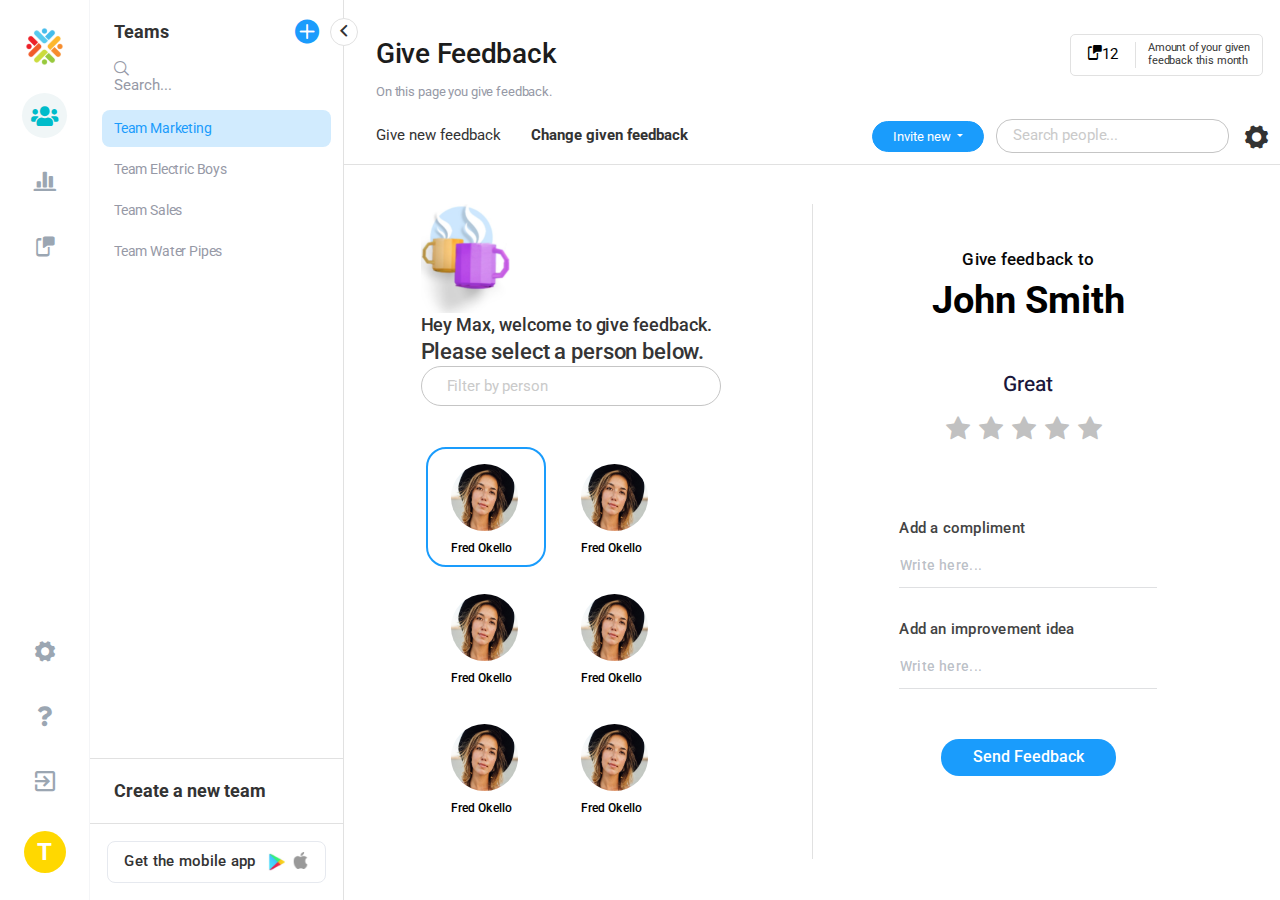
==== feedback-give/index.html @ dbb53a9d "give feedback page added" ====
<!DOCTYPE html5>
<html lang="en">

<head>
    <meta charset="UTF-8">
    <meta name="viewport" content="width=device-width, initial-scale=1.0">
    <title>Dashboard | Teams | Single user</title>
    <link href="https://fonts.googleapis.com/css?family=Roboto:400,500,700&display=swap" rel="stylesheet">
    <link href="https://fonts.googleapis.com/css?family=Heebo:500&display=swap" rel="stylesheet">
    <link href="https://stackpath.bootstrapcdn.com/font-awesome/4.7.0/css/font-awesome.min.css" rel="stylesheet" integrity="sha384-wvfXpqpZZVQGK6TAh5PVlGOfQNHSoD2xbE+QkPxCAFlNEevoEH3Sl0sibVcOQVnN" crossorigin="anonymous">
    <link rel="stylesheet" href="../public/css/bootstrap.css">
    <link rel="stylesheet" href="../public/css/style.css">
</head>

<body>

    <div class="page-wrapper">
        <!-- sidebar -->
        <div class="sidebar">
            <div class="sidebar-menu-toggle">
                <i class="icon-c-chevron-l"></i>
            </div>
            <div class="sidebar-main">
                <ul class="sidebar-main-top">
                    <li class="sidebar-main-item logo">
                        <a href="#" class="sidebar-main-link">
                            <img src="../public/svg/sidenav-logo.svg" alt="logo">
                        </a>
                    </li>
                    <li class="sidebar-main-item active">
                        <a href="#" class="sidebar-main-link sidebar-main-link-icon">
                            <i class="icon-c-people"></i>
                        </a>
                    </li>
                    <li class="sidebar-main-item">
                        <a href="#" class="sidebar-main-link sidebar-main-link-icon">
                            <i class="icon-c-bars"></i>
                        </a>
                    </li>

                    <li class="sidebar-main-item">
                        <a href="#" class="sidebar-main-link sidebar-main-link-icon">
                            <i class="icon-c-phone"></i>
                        </a>
                    </li>
                </ul>

                <ul class="sidebar-main-bottom">
                    <li class="sidebar-main-item">
                        <a href="#" class="sidebar-main-link sidebar-main-link-icon">
                            <i class="icon-c-settings"></i>
                        </a>
                    </li>
                    <li class="sidebar-main-item">
                        <a href="#" class="sidebar-main-link sidebar-main-link-icon">
                            <i class="icon-c-question"></i>
                        </a>
                    </li>
                    <li class="sidebar-main-item">
                        <a href="#" class="sidebar-main-link sidebar-main-link-icon">
                            <i class="icon-c-exit"></i>
                        </a>
                    </li>
                    <li class="sidebar-main-item logo">
                        <a href="#" class="sidebar-main-link">
                            <div class="letter-circle"><span>T</span></div>
                        </a>
                    </li>
                </ul>
            </div>
            <!-- sidebar menu -->
            <div class="sidebar-menu">
                <div class="sidebar-menu-header">
                    <h2>Teams</h2>
                    <a href="#">
                        <i class="icon-c-plus-c"></i>
                    </a>
                </div>
                <div class="input-container">
                    <i class="icon-c-search"></i>
                    <input type="text" placeholder="Search...">
                </div>
                <ul class="sidebar-menu-list">
                    <li class="sidebar-menu-list-item">
                        <a href="#" class="sidebar-menu-list-item-link active">Team Marketing</a>
                    </li>
                    <li class="sidebar-menu-list-item">
                        <a href="#" class="sidebar-menu-list-item-link">Team Electric Boys</a>
                    </li>
                    <li class="sidebar-menu-list-item">
                        <a href="#" class="sidebar-menu-list-item-link">Team Sales</a>
                    </li>
                    <li class="sidebar-menu-list-item">
                        <a href="#" class="sidebar-menu-list-item-link">Team Water Pipes</a>
                    </li>
                </ul>
                <div class="sidebar-menu-footer">
                    <a href="#" class="sidebar-menu-footer-create-new">Create a new team</a>
                    <a href="#" class="btn-custom-white">
                        Get the mobile app
                        <img src="../public/img/play.png" alt="google play store icon" class="play-icon">
                        <img src="../public/img/apple.png" alt="apple store icon" class="apple-icon">
                    </a>
                </div>
            </div>
        </div>

        <div class="page-content">
            <header class="header">
                <div class="header-top">
                    <h1 class="header-top-title">Give Feedback</h1>
                    <!-- <div class="header-top-info">
                        <i class="icon-c-users"></i> / <span>12</span>
                    </div>
                    <div class="header-top-info">
                        <i class="icon-c-eye"></i> / <span>12</span>
                    </div>
                    <div class="header-top-info">
                        <i class="icon-c-robot"></i> / <span>12</span>
                    </div> -->
                    <div class="header-top-info-feedback">
                        <span class="amount">
                            <i class="icon-c-phone"></i>12
                        </span>
                        <p>Amount of your given <br>
                            feedback this month</p>
                    </div>
                    <!-- <a href="#" class="header-top-btn"><i class="icon-c-dots-h"></i></a> -->
                </div>
                <p class="header-small">
                    On this page you give feedback.
                </p>
                <div class="header-bottom">
                    <div class="choose">
                        <a href="../index.html">
                            <!-- <i class="icon-c-bars"></i> -->
                            Give new feedback
                        </a>

                        <a href="../teams-people-view/index.html" class="active">
                            <!-- <i class="icon-c-people"></i> -->
                            Change given feedback
                        </a>
                    </div>

                    <div class="dropdown">
                        <a class="btn btn-primary btn-lg dropdown-toggle" href="#" role="button" id="dropdownMenuLink"
                            data-toggle="dropdown" aria-haspopup="true" aria-expanded="false">
                            Invite new
                        </a>

                        <div class="dropdown-menu" aria-labelledby="dropdownMenuLink">
                            <a class="dropdown-item" href="#">Action</a>
                            <a class="dropdown-item" href="#">Another action</a>
                            <a class="dropdown-item" href="#">Something else here</a>
                        </div>
                    </div>

                    <input class="input" type="text" placeholder="Search people...">

                    <!-- <a href="#" class="header-bottom-icon">
                        <i class="icon-c-document"></i>
                    </a> -->
                    <a href="#" class="header-bottom-icon">
                        <i class="icon-c-settings"></i>
                    </a>
                    <!-- <a href="#" class="header-bottom-icon">
                        <i class="icon-c-lines"></i>
                    </a> -->
                </div>

            </header>

            <main class="feedback-give">
                <div class="feedback-give-select">
                    <div class="feedback-give-select-header">
                        <img src="../public/img/cupsx1.png" alt="#">
                        <p class="welcome">Hey <span class="name">
                            Max</span>, welcome to give feedback.
                            <span class="welcome-secondary-text">Please select a person below.</span>
                        </p>
                        
                        <div class="input-container">
                            <input type="text" placeholder="Filter by person">
                        </div>
                    </div>

                    <div class="feedback-give-select-body">
                        <a href="#" class="person active">
                            <img class="person-img" src="../public/img/p-01.png" alt="User's image">
                            <p class="person-name">Fred Okello</p>
                        </a>

                        <a href="#" class="person">
                            <img class="person-img" src="../public/img/p-01.png" alt="User's image">
                            <p class="person-name">Fred Okello</p>
                        </a>

                        <a href="#" class="person">
                            <img class="person-img" src="../public/img/p-01.png" alt="User's image">
                            <p class="person-name">Fred Okello</p>
                        </a>

                        <a href="#" class="person">
                            <img class="person-img" src="../public/img/p-01.png" alt="User's image">
                            <p class="person-name">Fred Okello</p>
                        </a>

                        <a href="#" class="person">
                            <img class="person-img" src="../public/img/p-01.png" alt="User's image">
                            <p class="person-name">Fred Okello</p>
                        </a>

                        <a href="#" class="person">
                            <img class="person-img" src="../public/img/p-01.png" alt="User's image">
                            <p class="person-name">Fred Okello</p>
                        </a>

                        <a href="#" class="person">
                            <img class="person-img" src="../public/img/p-01.png" alt="User's image">
                            <p class="person-name">Fred Okello</p>
                        </a>

                        <a href="#" class="person">
                            <img class="person-img" src="../public/img/p-01.png" alt="User's image">
                            <p class="person-name">Fred Okello</p>
                        </a>

                        <a href="#" class="person">
                            <img class="person-img" src="../public/img/p-01.png" alt="User's image">
                            <p class="person-name">Fred Okello</p>
                        </a>

                        <a href="#" class="person">
                            <img class="person-img" src="../public/img/p-01.png" alt="User's image">
                            <p class="person-name">Fred Okello</p>
                        </a>

                        <a href="#" class="person">
                            <img class="person-img" src="../public/img/p-01.png" alt="User's image">
                            <p class="person-name">Fred Okello</p>
                        </a>

                        <a href="#" class="person">
                            <img class="person-img" src="../public/img/p-01.png" alt="User's image">
                            <p class="person-name">Fred Okello</p>
                        </a>

                        <a href="#" class="person">
                            <img class="person-img" src="../public/img/p-01.png" alt="User's image">
                            <p class="person-name">Fred Okello</p>
                        </a>

                        <a href="#" class="person">
                            <img class="person-img" src="../public/img/p-01.png" alt="User's image">
                            <p class="person-name">Fred Okello</p>
                        </a>

                        <a href="#" class="person">
                            <img class="person-img" src="../public/img/p-01.png" alt="User's image">
                            <p class="person-name">Fred Okello</p>
                        </a>

                        <a href="#" class="person">
                            <img class="person-img" src="../public/img/p-01.png" alt="User's image">
                            <p class="person-name">Fred Okello</p>
                        </a>

                        <a href="#" class="person">
                            <img class="person-img" src="../public/img/p-01.png" alt="User's image">
                            <p class="person-name">Fred Okello</p>
                        </a>

                        <a href="#" class="person">
                            <img class="person-img" src="../public/img/p-01.png" alt="User's image">
                            <p class="person-name">Fred Okello</p>
                        </a>

                        <a href="#" class="person">
                            <img class="person-img" src="../public/img/p-01.png" alt="User's image">
                            <p class="person-name">Fred Okello</p>
                        </a>

                        <a href="#" class="person">
                            <img class="person-img" src="../public/img/p-01.png" alt="User's image">
                            <p class="person-name">Fred Okello</p>
                        </a>

                        <a href="#" class="person">
                            <img class="person-img" src="../public/img/p-01.png" alt="User's image">
                            <p class="person-name">Fred Okello</p>
                        </a>

                        <a href="#" class="person">
                            <img class="person-img" src="../public/img/p-01.png" alt="User's image">
                            <p class="person-name">Fred Okello</p>
                        </a>

                        <a href="#" class="person">
                            <img class="person-img" src="../public/img/p-01.png" alt="User's image">
                            <p class="person-name">Fred Okello</p>
                        </a>
                    </div>
                </div>
                <div class="feedback-give-rating">
                    <div class="feedback-give-rating-header">
                        <p>Give feedback to</p>
                        <h2 class="name">John Smith</h2>
                    </div>
                    
                    <div class="feedback-give-rating-body">
                        <p class="rating-text">Great</p>
                        <div class="stars">
                            <input type="radio" name="star" id="star1">
                            <label for="star1"></label>
    
                            <input type="radio" name="star" id="star2">
                            <label for="star2"></label>
    
                            <input type="radio" name="star" id="star3">
                            <label for="star3"></label>
    
                            <input type="radio" name="star" id="star4">
                            <label for="star4"></label>
    
                            <input type="radio" name="star" id="star5">
                            <label for="star5"></label>
                        </div>

                        <div class="input-container">
                            <label for="compliment">Add a compliment</label>
                            <input type="text" placeholder="Write here..." id="compliment">
                        </div>

                        <div class="input-container">
                            <label for="improvement">Add an improvement idea</label>
                            <input type="text" placeholder="Write here..." id="improvement">
                        </div>

                        <a href="#" class="btn-custom-primary">Send Feedback</a>
                    </div>
                </div>
            </main>
        </div>
    </div>

    <script src="../public/js/jquery-3.4.1.min.js"></script>
    <script src="../public/js/bootstrap.bundle.js"></script>
    <script src="../public/js/main.js"></script>
</body>

</html>
---- public/css/style.css ----
*,
*::after,
*::before {
  margin: 0;
  padding: 0;
  box-sizing: inherit; }

html {
  width: 100%;
  font-size: 67.5%; }
  @media (max-width: 1720px) {
    html {
      font-size: 62.5%; } }
  @media (max-width: 1199px) {
    html {
      font-size: 59.5%; } }
  @media (max-width: 991px) {
    html {
      font-size: 55%; } }
  @media (max-width: 767px) {
    html {
      font-size: 50%; } }
  @media (max-width: 575px) {
    html {
      font-size: 45%; } }

body {
  min-height: 100vh;
  font-family: "Roboto", sans-serif;
  font-size: 1rem;
  box-sizing: border-box;
  background: #fff; }

h1,
h2,
h3,
h4,
h5,
h6,
p,
ul {
  margin: 0;
  padding: 0; }

ul {
  list-style: none; }

a,
a:hover,
a:focus {
  text-decoration: none; }

.btn:focus,
.btn:active:focus,
.btn.active:focus,
.btn.focus,
.btn:active.focus,
.btn.active.focus {
  outline: none; }

.btn-custom-primary {
  display: inline-block;
  padding: .5em 2em;
  color: #fff;
  font-weight: 500;
  line-height: 1.31;
  border-radius: 18px;
  background-color: #1a9cfc; }
  .btn-custom-primary:hover, .btn-custom-primary:focus {
    color: #fff; }

.btn-custom-white {
  margin: 0 auto;
  display: flex;
  justify-content: center;
  align-items: center;
  padding: 1rem 0rem;
  font-size: 1.5rem;
  font-weight: 500;
  line-height: 1.33;
  letter-spacing: 0.3px;
  color: #333;
  border-radius: 8px;
  border: solid 1px #e6e9ef; }
  .btn-custom-white:hover, .btn-custom-white:focus {
    background-color: #f9f9f9;
    color: rgba(51, 51, 51, 0.9); }

.btn-custom-table {
  display: flex;
  justify-content: center;
  align-items: center;
  width: 5.7rem;
  height: 2.5rem;
  font-size: 1.2rem;
  font-weight: 500;
  line-height: 0.5;
  letter-spacing: 0.24px;
  color: #fff;
  border-radius: 3px; }
  .btn-custom-table:hover, .btn-custom-table:focus {
    color: #fff; }
  .btn-custom-table.green {
    background: linear-gradient(#3cf166, #17de24); }
  .btn-custom-table.red {
    background: linear-gradient(#fa2020, #ef0049); }
  .btn-custom-table.yellow {
    background: linear-gradient(#f5e144, #ffa30f); }

.sidebar-menu-close-anim {
  margin-left: -25.4rem; }

.sidebar-menu-close-icon-rotate {
  transform: rotateZ(180deg); }

@font-face {
  font-family: "customicons";
  src: url("../fonts/customicons.eot?b4owmd");
  src: url("../fonts/customicons.eot?b4owmd#iefix") format("embedded-opentype"), url("../fonts/customicons.ttf?b4owmd") format("truetype"), url("../fonts/customicons.woff?b4owmd") format("woff"), url("../fonts/customicons.svg?b4owmd#customicons") format("svg");
  font-weight: normal;
  font-style: normal;
  font-display: block; }
[class^="icon-"],
[class*=" icon-"] {
  /* use !important to prevent issues with browser extensions that change fonts */
  font-family: "customicons" !important;
  speak: none;
  font-style: normal;
  font-weight: normal;
  font-variant: normal;
  text-transform: none;
  line-height: 1;
  /* Better Font Rendering =========== */
  -webkit-font-smoothing: antialiased;
  -moz-osx-font-smoothing: grayscale; }

.icon-c-bars:before {
  content: "\e900"; }

.icon-c-chevron-l:before {
  content: "\e901"; }

.icon-c-document:before {
  content: "\e902"; }

.icon-c-dots-h:before {
  content: "\e903"; }

.icon-c-exit:before {
  content: "\e904"; }

.icon-c-eye:before {
  content: "\e905"; }

.icon-c-lines:before {
  content: "\e906"; }

.icon-c-people:before {
  content: "\e907"; }

.icon-c-phone:before {
  content: "\e909"; }

.icon-c-plus-c:before {
  content: "\e90a"; }

.icon-c-question:before {
  content: "\e90b"; }

.icon-c-robot:before {
  content: "\e90c"; }

.icon-c-search:before {
  content: "\e90d"; }

.icon-c-settings:before {
  content: "\e90e"; }

.icon-c-users:before {
  content: "\e90f"; }

@font-face {
  font-family: "HankRnd-Light";
  src: url("../fonts/Hank Rnd/EOT/HankRnd-Light.eot");
  src: url("../fonts/Hank Rnd/OTF/HankRnd-Light.otf") format("otf"), url("../fonts/Hank Rnd/WOFF2/HankRnd-Light.woff2") format("woff2"), url("../fonts/Hank Rnd/WOFF/HankRnd-Light.woff") format("woff"), url("../fonts/Hank Rnd/TTF/HankRnd-Light.ttf") format("truetype"); }
@font-face {
  font-family: "HankRnd-Regular";
  src: url("../fonts/Hank Rnd/EOT/HankRnd-Regular.eot");
  src: url("../fonts/Hank Rnd/OTF/HankRnd-Regular.otf") format("otf"), url("../fonts/Hank Rnd/WOFF2/HankRnd-Regular.woff2") format("woff2"), url("../fonts/Hank Rnd/WOFF/HankRnd-Regular.woff") format("woff"), url("../fonts/Hank Rnd/TTF/HankRnd-Regular.ttf") format("truetype"); }
@font-face {
  font-family: "HankRnd-Bold";
  src: url("../fonts/Hank Rnd/EOT/HankRnd-Bold.eot");
  src: url("../fonts/Hank Rnd/OTF/HankRnd-Bold.otf") format("otf"), url("../fonts/Hank Rnd/WOFF2/HankRnd-Bold.woff2") format("woff2"), url("../fonts/Hank Rnd/WOFF/HankRnd-Bold.woff") format("woff"), url("../fonts/Hank Rnd/TTF/HankRnd-Bold.ttf") format("truetype"); }
@font-face {
  font-family: "HankRnd-Black";
  src: url("../fonts/Hank Rnd/EOT/HankRnd-Black.eot");
  src: url("../fonts/Hank Rnd/OTF/HankRnd-Black.otf") format("otf"), url("../fonts/Hank Rnd/WOFF2/HankRnd-Black.woff2") format("woff2"), url("../fonts/Hank Rnd/WOFF/HankRnd-Black.woff") format("woff"), url("../fonts/Hank Rnd/TTF/HankRnd-Black.ttf") format("truetype"); }
.test-icon {
  color: red;
  font-size: 3rem; }

.page-wrapper {
  display: flex;
  height: 100%; }

.page-content {
  min-width: 85rem;
  width: 100%;
  height: 100%; }

.graph-card {
  width: 100%;
  height: 100%; }
  .graph-card-header {
    padding: 2.6rem;
    padding-bottom: 0;
    height: 10rem; }
    .graph-card-header h3 {
      font-size: 1.9rem;
      font-weight: 400;
      color: #1a173b;
      margin-bottom: 1.8rem; }
      .graph-card-header h3 span {
        font-weight: 700; }
    .graph-card-header a {
      font-size: 1.7rem; }
  .graph-card-body {
    display: flex;
    justify-content: space-between;
    height: calc(100% - 10rem);
    padding-left: 4.3rem;
    padding-right: 4.3rem;
    padding-bottom: 4.5rem;
    padding-top: 1rem; }
    .graph-card-body .bar {
      position: relative;
      width: 1.4rem;
      border-radius: 5px;
      background-color: rgba(193, 192, 200, 0.24); }
      .graph-card-body .bar-fill {
        position: absolute;
        bottom: 0;
        width: 100%;
        border-radius: 5px; }
        .graph-card-body .bar-fill-green {
          background: linear-gradient(#3cf166, #17de24); }
        .graph-card-body .bar-fill-orange {
          background: linear-gradient(#f5e144, #ffa30f); }
        .graph-card-body .bar-fill-red {
          background: linear-gradient(#fa2020, #ef0049); }
      .graph-card-body .bar-info {
        font-family: "HankRnd-Bold";
        position: absolute;
        white-space: nowrap;
        left: 50%;
        bottom: -1.1rem;
        font-size: 1.1rem;
        color: rgba(23, 23, 23, 0.6);
        transform: translate(-50%, 100%); }

.table {
  max-width: 72rem;
  margin: 0;
  height: 100%;
  padding: 0 3rem;
  padding-right: 0; }
  .table-header {
    padding: 2.8rem 0;
    padding-bottom: 2.2rem; }
    .table-header h3 {
      opacity: 0.96;
      font-size: 2.1rem;
      font-weight: 500;
      line-height: 1.1;
      letter-spacing: 0.21px;
      color: #1c1c1c; }
  .table-body {
    max-height: calc(100% - 8.3rem);
    overflow-y: scroll;
    scrollbar-width: none;
    /* Firefox */
    -ms-overflow-style: none;
    /* Internet Explorer 10+ */ }
    .table-body::-webkit-scrollbar {
      /* WebKit */
      width: 0;
      height: 0; }
  .table-row {
    padding: 0.65rem 0;
    display: grid;
    align-items: center;
    grid-template-columns: repeat(4, 1fr) 3.2rem;
    font-size: 1.2rem;
    line-height: 1.33;
    color: #354052;
    border-bottom: 1px solid rgba(225, 225, 225, 0.56); }
    .table-row-item-img {
      width: 3.3rem;
      height: 3.3rem;
      border-radius: 50%; }
    .table-row-item-name {
      margin-left: 1.2rem;
      color: #171c24;
      font-weight: 500; }
      .table-row-item-name:hover, .table-row-item-name:focus {
        color: #171c24; }
    .table-row-item .btn-custom-table {
      margin: 0 auto; }
    .table-row-item-arrow {
      font-size: 2rem;
      color: #b3bac4; }
      .table-row-item-arrow:hover, .table-row-item-arrow:focus {
        color: #b3bac4; }
    .table-row-item.arrow {
      transform: rotateZ(180deg); }

.panel-body table {
  /* Flex Table */ }
  .panel-body table.flex-table {
    display: flex;
    flex-direction: column; }
  .panel-body table.flex-table thead, .panel-body table.flex-table tbody {
    display: block; }
  .panel-body table.flex-table tbody {
    flex: 1;
    max-height: calc( 100vh - 14.4rem - 2.8rem - 6.9rem - 12.2rem - 6.9rem - 3rem );
    overflow-y: auto;
    overflow-x: hidden;
    scrollbar-width: none;
    /* Firefox */
    -ms-overflow-style: none;
    /* Internet Explorer 10+ */ }
    .panel-body table.flex-table tbody::-webkit-scrollbar {
      /* WebKit */
      width: 0;
      height: 0; }
  .panel-body table.flex-table tr {
    width: 100%;
    display: flex; }
  .panel-body table.flex-table tr td, .panel-body table.flex-table tr th {
    white-space: nowrap;
    display: flex;
    flex: 1 !important;
    align-items: center;
    justify-content: start; }

.options {
  text-transform: uppercase; }
  .options-link {
    font-size: inherit;
    color: #4A4A4A;
    font-weight: 400; }
    .options-link.active {
      font-weight: 700; }
    .options-link:hover {
      color: #4A4A4A; }
  .options-divider {
    font-size: 1.05em;
    font-weight: 700;
    margin: 0 .3rem; }

.stars {
  text-align: left;
  position: relative;
  display: flex;
  flex-direction: row-reverse; }
  .stars input {
    display: none; }
  .stars label {
    display: block;
    cursor: pointer;
    width: 2.5rem;
    color: #c3c3c3; }
    .stars label::before {
      content: "\f005";
      font-family: FontAwesome;
      position: relative;
      display: block;
      font-size: 2rem;
      color: #c1c1c1; }
    .stars label::after {
      content: "\f005";
      font-family: FontAwesome;
      position: absolute;
      display: block;
      font-size: 2rem;
      color: #ffbb41;
      top: 0;
      opacity: 0; }
  .stars label:hover::after, .stars input:checked ~ label::after, .stars label:hover ~ label::after {
    opacity: 1; }

.sidebar {
  position: relative;
  display: inline-flex;
  height: 100%; }
  .sidebar-main {
    padding: 2.7em 2.5rem;
    height: 100%;
    width: 9rem;
    display: flex;
    flex-direction: column;
    justify-content: space-between;
    align-items: center;
    border-right: 1.5px solid #f4f5f7;
    background-color: #fff;
    z-index: 200; }
    .sidebar-main-top, .sidebar-main-bottom {
      text-align: center; }
    .sidebar-main-item:not(:last-child) {
      margin-bottom: 2rem; }
    .sidebar-main-item:hover a, .sidebar-main-item:focus a, .sidebar-main-item.active a {
      color: #00bcca;
      background-color: #f0f6f7;
      border-radius: 50%; }
    .sidebar-main-link-icon {
      display: flex;
      align-items: center;
      justify-content: center;
      width: 4.5rem;
      height: 4.5rem;
      font-size: 2rem;
      color: #9ba6b2; }
    .sidebar-main .logo img {
      margin-bottom: 0.7rem;
      width: 3.9rem;
      height: 3.9rem; }
    .sidebar-main .letter-circle {
      margin-top: 0.8rem;
      display: inline-flex;
      justify-content: center;
      align-items: center;
      width: 4.2rem;
      height: 4.2rem;
      font-size: 2.4rem;
      font-weight: 700;
      background-color: #ffd800;
      border-radius: 50%;
      color: #fff; }
  .sidebar-menu {
    width: 25.4rem;
    height: 100%;
    display: flex;
    flex-direction: column;
    border-right: 1px solid #e1e1e1;
    transition: margin 0.3s ease-in-out;
    z-index: 100; }
    .sidebar-menu-header {
      position: relative;
      padding: 2rem 2.4rem 0;
      margin-bottom: 1.7rem;
      display: flex;
      justify-content: space-between;
      align-items: center; }
      .sidebar-menu-header h2 {
        font-size: 1.8rem;
        font-weight: 700;
        line-height: 1.33;
        color: #333333; }
      .sidebar-menu-header i {
        font-size: 2.4rem;
        color: #1a9cfc; }
    .sidebar-menu .input-container {
      padding: 0 2.4rem; }
      .sidebar-menu .input-container input {
        border: none;
        outline: none;
        font-size: 1.5rem;
        font-weight: 400;
        line-height: 1.33;
        color: #333; }
        .sidebar-menu .input-container input::placeholder {
          color: #9699a6; }
      .sidebar-menu .input-container i {
        margin-right: 0.5rem;
        font-size: 1.5rem;
        color: #9699a6; }
    .sidebar-menu-list {
      margin-top: 1.2rem;
      padding: 0 1.2rem; }
      .sidebar-menu-list-item {
        padding: 0.2rem 0;
        width: 100%; }
        .sidebar-menu-list-item-link {
          display: inline-block;
          padding: 0.9rem 1.2rem;
          width: 100%;
          font-size: 1.4rem;
          line-height: 1.36;
          letter-spacing: -0.17px;
          color: #9699a6; }
          .sidebar-menu-list-item-link:hover, .sidebar-menu-list-item-link:focus, .sidebar-menu-list-item-link.active {
            color: #1a9cfc;
            border-radius: 8px;
            background-color: #d1ebfe; }
    .sidebar-menu-footer {
      margin-top: auto; }
      .sidebar-menu-footer-create-new {
        padding: 2rem 2.4rem;
        display: block;
        font-size: 1.8rem;
        font-weight: 700;
        line-height: 1.33;
        color: #333;
        border-top: 1px solid #e1e1e1;
        border-bottom: 1px solid #e1e1e1; }
        .sidebar-menu-footer-create-new:hover {
          color: rgba(51, 51, 51, 0.8); }
      .sidebar-menu-footer .btn-custom-white {
        margin: 1.7rem; }
        .sidebar-menu-footer .btn-custom-white .play-icon {
          width: 2.08rem;
          height: 1.84rem;
          margin-left: 1.2rem; }
        .sidebar-menu-footer .btn-custom-white .apple-icon {
          width: 1.7rem;
          height: 1.7rem;
          margin-bottom: 0.3rem;
          margin-left: 0.3rem; }
  .sidebar-menu-toggle {
    transform: rotateZ(0);
    display: flex;
    justify-content: center;
    align-items: center;
    width: 2.8rem;
    height: 2.8rem;
    position: absolute;
    top: 4.55rem;
    right: 0;
    transform: translate(50%, -100%);
    border: solid 1px #e1e1e1;
    border-radius: 50%;
    background-color: #fff;
    cursor: pointer;
    z-index: 300; }
    .sidebar-menu-toggle i {
      font-size: 1.25rem;
      color: #333;
      transition: transform 0.2s ease-in-out 0.1s; }

.header {
  padding: 3.4rem 1.7rem 0.5rem 3.2rem;
  font-size: 1.6rem;
  border-bottom: 1px solid #e1e1e1; }
  .header-top {
    display: flex;
    align-items: center; }
    .header-top-title {
      margin-right: auto;
      font-size: 2.8rem;
      font-weight: 500;
      line-height: 1.32;
      letter-spacing: -0.28px;
      color: #1c1c1c; }
    .header-top-info {
      font-size: 1.5rem;
      padding: 0.7rem 1.2rem;
      margin-right: 1rem;
      border: 1px solid #e3e3e3;
      border-radius: 18px; }
      .header-top-info:first-of-type {
        font-size: 1.3rem; }
      .header-top-info:first-of-type + div i {
        font-size: 1.3rem; }
      .header-top-info-feedback {
        display: flex;
        border-radius: 5px;
        border: solid 1px #e1e1e1;
        align-items: center; }
        .header-top-info-feedback span {
          padding: 0 1.7rem;
          display: inline-block;
          font-size: 1.5rem;
          line-height: 1.33;
          letter-spacing: -0.15px;
          color: #000000; }
        .header-top-info-feedback p {
          display: inline-block;
          margin: .7rem 0;
          padding: 0 1.2rem;
          border-left: 1px solid #e1e1e1;
          font-size: 1.1rem;
          line-height: 1.18;
          letter-spacing: -0.15px;
          color: #363636; }
    .header-top a {
      color: #333;
      font-size: 0.001rem;
      margin-left: 1rem; }
      .header-top a:hover, .header-top a:focus {
        color: #777; }
  .header-small {
    margin-top: 0.7rem;
    font-size: 1.3rem;
    line-height: 1.38;
    letter-spacing: -0.13px;
    color: #9699a6; }
  .header-bottom {
    display: flex;
    align-items: center;
    margin-top: 1.3rem;
    margin-right: -1.6rem; }
    .header-bottom .choose {
      display: flex;
      align-items: center;
      margin-right: auto; }
      .header-bottom .choose a {
        display: inline-flex;
        align-items: center;
        font-size: 1.5rem;
        line-height: 1.33;
        color: #333333; }
        .header-bottom .choose a.active {
          font-weight: 700; }
        .header-bottom .choose a:first-child {
          margin-right: 3rem; }
        .header-bottom .choose a i {
          margin-right: 0.8rem;
          font-size: 1.8rem; }
    .header-bottom .dropdown {
      margin-right: 1.2rem; }
    .header-bottom .dropdown-toggle {
      font-size: 1.3rem;
      padding: 0.5rem 2rem;
      border-radius: 16px; }
    .header-bottom .dropdown-menu {
      font-size: 1.2rem; }
    .header-bottom .input {
      margin-right: 0.5rem;
      padding: 0.6rem 1.6rem;
      outline: none;
      font-family: Roboto;
      font-weight: 400;
      font-size: 1.5rem;
      line-height: 1.33;
      letter-spacing: -0.12px;
      text-align: left;
      color: #333;
      border-radius: 16px;
      border: solid 1px #c5c5c5; }
      .header-bottom .input::placeholder {
        color: #cacaca; }
    .header-bottom-icon {
      margin: 0;
      display: flex;
      align-items: center;
      justify-content: center;
      width: 4.5rem;
      height: 4.5rem;
      border-radius: 50%;
      color: #333; }
      .header-bottom-icon:first-of-type {
        font-size: 2.3rem; }
      .header-bottom-icon:first-of-type + a {
        font-size: 2.2rem; }
      .header-bottom-icon:first-of-type + a + a {
        font-size: 1rem; }
      .header-bottom-icon:hover, .header-bottom-icon:focus {
        color: #333;
        background-color: #f1f1f1; }

.teams-main-view {
  position: relative;
  padding: 3.2rem;
  height: calc(100vh - 16.3rem - 4px);
  display: grid;
  grid-template-areas: "card-1 card-2 card-3" "card-4 card-4 card-4";
  grid-template-rows: minmax(22rem, 27rem) minmax(20rem, 1fr);
  grid-template-columns: repeat(3, 1fr);
  grid-gap: 2rem 0; }
  .teams-main-view .card-1 {
    grid-area: card-1; }
  .teams-main-view .card-2 {
    grid-area: card-2;
    border-left: 1px solid #e1e1e1;
    border-right: 1px solid #e1e1e1; }
  .teams-main-view .card-3 {
    padding-left: 1.2rem;
    grid-area: card-3; }
    .teams-main-view .card-3 .graph-card-body {
      padding-right: 1.8rem; }
    @media (max-width: 1439px) {
      .teams-main-view .card-3 .graph-card:first-of-type + .bar + .bar + .bar + .bar, .teams-main-view .card-3 .graph-card:first-of-type + .bar + .bar + .bar + .bar + .bar {
        display: none; } }
    @media (max-width: 1720px) {
      .teams-main-view .card-3 .graph-card:first-of-type + .bar + .bar, .teams-main-view .card-3 .graph-card:first-of-type + .bar + .bar + .bar {
        display: none; } }
    @media (max-width: 1900px) {
      .teams-main-view .card-3 .graph-card:first-of-type, .teams-main-view .card-3 .graph-card:first-of-type + .bar {
        display: none; } }
  .teams-main-view .card-4 {
    grid-area: card-4;
    border-top: 1px solid #e1e1e1;
    overflow-y: auto; }
  .teams-main-view .card-5 {
    grid-area: card-5;
    border-top: 1px solid #e1e1e1; }
  .teams-main-view .graph-card {
    padding: 2.7rem;
    padding-top: 1.8rem; }
    .teams-main-view .graph-card-header {
      height: auto;
      padding: 0; }
      .teams-main-view .graph-card-header h3 {
        margin: 0;
        padding: 0;
        opacity: 0.96;
        font-size: 2.1rem;
        font-weight: 500;
        line-height: 1.1;
        letter-spacing: 0.21px;
        color: #1c1c1c;
        white-space: nowrap; }
    .teams-main-view .graph-card-body {
      padding: 2.2rem 1.7rem;
      padding-right: 2.8rem;
      height: calc(100% - 4.6rem); }

.teams-people-view {
  position: relative;
  padding: 3.9rem 3.65rem;
  height: calc(100vh - 16.3rem - 4px);
  display: grid;
  grid-template-areas: "card-1" "card-2";
  grid-template-rows: auto 1fr;
  grid-template-columns: 1fr; }
  .teams-people-view .card-1 {
    grid-area: card-1; }
  .teams-people-view .card-2 {
    grid-area: card-2; }
  .teams-people-view .subheader {
    margin-bottom: 3.9rem;
    font-size: 2rem;
    font-weight: 500;
    line-height: 1.3;
    letter-spacing: -0.12px;
    color: #363f4e; }
    .teams-people-view .subheader span {
      margin-left: 0.9rem; }
  .teams-people-view .panel-body .table-header-fixed thead {
    border-radius: 9px;
    background-color: #f9fafc; }
    .teams-people-view .panel-body .table-header-fixed thead th {
      padding: 1.3rem 0;
      font-size: 1rem;
      font-weight: 500;
      line-height: 1.3;
      color: #8e99ad; }
      .teams-people-view .panel-body .table-header-fixed thead th i {
        margin-left: 0.6rem;
        transform: rotateZ(-90deg); }
  .teams-people-view .panel-body .table-header-fixed tbody {
    max-height: calc(100vh - 11rem - 16rem - 8rem); }
  .teams-people-view .panel-body .table-header-fixed tr {
    padding: 0 1.7rem; }
  .teams-people-view .panel-body .table-header-fixed tbody tr {
    padding-top: 2rem;
    padding-bottom: 2rem;
    border-bottom: 1.5px solid #ededf5; }
  .teams-people-view .panel-body .table-header-fixed td:last-of-type, .teams-people-view .panel-body .table-header-fixed th:last-of-type {
    flex: 0.3 !important; }
  .teams-people-view .panel-body .table-header-fixed td:nth-last-of-type(3), .teams-people-view .panel-body .table-header-fixed td:nth-last-of-type(4), .teams-people-view .panel-body .table-header-fixed th:nth-last-of-type(3), .teams-people-view .panel-body .table-header-fixed th:nth-last-of-type(4) {
    flex: 0.56 !important; }
  .teams-people-view .panel-body .table-header-fixed-col-1 img {
    margin-right: 1.5rem;
    width: 4.5rem;
    height: 4.5rem;
    border-radius: 50%; }
  .teams-people-view .panel-body .table-header-fixed-col-1 .name {
    font-size: 1.55rem;
    font-weight: 500;
    line-height: 1.29;
    letter-spacing: -0.16px;
    color: #293446; }
    .teams-people-view .panel-body .table-header-fixed-col-1 .name span {
      display: block;
      font-size: 1.2rem;
      font-weight: 500;
      line-height: 1.33;
      color: #8393ad; }
  .teams-people-view .panel-body .table-header-fixed-col-2 .btn-custom-table, .teams-people-view .panel-body .table-header-fixed-col-3 .btn-custom-table {
    width: 7.05rem;
    height: 3.05rem;
    font-size: 1.35rem;
    font-weight: 500;
    line-height: 0.52;
    letter-spacing: 0.27px;
    color: #ffffff; }
  .teams-people-view .panel-body .table-header-fixed-col-4 .feedbacks {
    font-size: 1.4rem;
    font-weight: 500;
    line-height: 1.36;
    letter-spacing: -0.28px;
    color: #35c0ff; }
    .teams-people-view .panel-body .table-header-fixed-col-4 .feedbacks .amount {
      color: #293446; }
    .teams-people-view .panel-body .table-header-fixed-col-4 .feedbacks .when {
      display: block;
      font-size: 1rem;
      line-height: 1.3;
      letter-spacing: 0.16px;
      text-align: left;
      color: #8393ad; }
  .teams-people-view .panel-body .table-header-fixed-col-5 a {
    font-size: 2rem;
    color: #b3bac4;
    transform: rotateZ(180deg); }

.teams-single-user {
  position: relative;
  padding: 3.5rem 3.65rem;
  height: calc(100vh - 16.3rem - 4px);
  display: grid;
  grid-template-areas: "card-1" "card-2";
  grid-template-rows: auto 1fr;
  grid-template-columns: 1fr; }
  .teams-single-user .card-1 {
    grid-area: card-1; }
  .teams-single-user .card-2 {
    grid-area: card-2; }
  .teams-single-user .subheader {
    margin-top: 0;
    font-size: 2rem;
    font-weight: 500;
    line-height: 1.3;
    letter-spacing: -0.12px;
    color: #363f4e; }
    .teams-single-user .subheader-link a {
      margin-top: .7rem;
      display: block;
      width: 106px;
      font-size: 1.3rem;
      font-weight: 400;
      line-height: 1.38;
      letter-spacing: -0.13px;
      color: #9699a6;
      white-space: nowrap; }
  .teams-single-user .accordion-custom {
    max-height: 100%; }
    .teams-single-user .accordion-custom-trigger {
      margin-top: 2.5rem;
      display: flex;
      align-items: center;
      font-size: 1.8rem;
      font-weight: normal;
      font-stretch: normal;
      font-style: normal;
      line-height: 1.33;
      letter-spacing: -0.09px;
      text-align: left; }
      .teams-single-user .accordion-custom-trigger[aria-expanded="true"] .accordion-custom-icon {
        transform: rotateZ(-180deg); }
    .teams-single-user .accordion-custom-icon {
      margin-right: 0.8rem;
      position: relative;
      display: inline-block;
      width: 1.7rem;
      height: 1.7rem;
      border-radius: 50%;
      transition: transform .2s ease-in-out; }
      .teams-single-user .accordion-custom-icon span {
        position: absolute;
        top: 50%;
        left: 50%;
        transform: translate(-50%, -40%);
        display: inline-block;
        width: 0.9rem;
        height: 0.5rem;
        background-color: #fff;
        clip-path: polygon(0 0, 100% 0, 50% 100%); }
    .teams-single-user .accordion-custom svg path {
      will-change: auto;
      stroke-width: 15px;
      stroke-miterlimit: round;
      transition: stroke-dashoffset 850ms ease-in-out; }
    .teams-single-user .accordion-custom-body {
      margin-left: 2.3rem;
      margin-top: 0.9rem;
      margin-bottom: 0.9rem;
      border: solid 1px #E0E0E0;
      border-left: 0.7rem solid #5b9df9; }
    .teams-single-user .accordion-custom-section.blue .accordion-custom-trigger {
      color: #5b9df9; }
    .teams-single-user .accordion-custom-section.blue .accordion-custom-icon {
      background-color: #5b9df9; }
    .teams-single-user .accordion-custom-section.blue .accordion-custom-body {
      border-left-color: #5b9df9; }
      .teams-single-user .accordion-custom-section.blue .accordion-custom-body .graph-container {
        display: grid;
        grid-template-columns: repeat(3, 1fr);
        grid-template-rows: 30rem; }
        .teams-single-user .accordion-custom-section.blue .accordion-custom-body .graph-container .svg {
          display: block;
          width: 100%;
          height: 100%; }
    .teams-single-user .accordion-custom-section.green .accordion-custom-trigger {
      color: #01c58d; }
    .teams-single-user .accordion-custom-section.green .accordion-custom-icon {
      background-color: #01c58d; }
    .teams-single-user .accordion-custom-section.green .accordion-custom-body {
      padding: 1.5rem 0;
      border-left-color: #01c58d;
      padding-bottom: 1rem;
      display: grid;
      grid-template-columns: repeat(3, 1fr);
      grid-template-rows: 27rem; }
      .teams-single-user .accordion-custom-section.green .accordion-custom-body .graph-card {
        padding: 0 1rem; }
        .teams-single-user .accordion-custom-section.green .accordion-custom-body .graph-card-header {
          padding-top: 1.2rem;
          padding-left: 1.5rem;
          height: 8rem; }
          .teams-single-user .accordion-custom-section.green .accordion-custom-body .graph-card-header h3 {
            margin-bottom: .9rem;
            font-size: 2.1rem;
            font-weight: 500;
            line-height: 1.1;
            letter-spacing: 0.21px;
            color: #1c1c1c; }
          .teams-single-user .accordion-custom-section.green .accordion-custom-body .graph-card-header .options {
            font-size: 1.2rem; }
            .teams-single-user .accordion-custom-section.green .accordion-custom-body .graph-card-header .options-link {
              font-size: inherit; }
        .teams-single-user .accordion-custom-section.green .accordion-custom-body .graph-card-body {
          padding-top: 0;
          padding-left: 3.5rem;
          padding-right: 3rem;
          padding-bottom: 4rem;
          height: calc(100% - 8rem); }
        .teams-single-user .accordion-custom-section.green .accordion-custom-body .graph-card:nth-of-type(2) {
          border-left: 1px solid #E1E1E1;
          border-right: 1px solid #E1E1E1; }
    .teams-single-user .accordion-custom-section.orange .accordion-custom-trigger {
      color: #ff963c; }
    .teams-single-user .accordion-custom-section.orange .accordion-custom-icon {
      background-color: #ff963c; }
    .teams-single-user .accordion-custom-section.orange .accordion-custom-body {
      padding: 1.5rem;
      display: grid;
      grid-template-columns: repeat(3, 1fr);
      grid-template-rows: 10rem;
      border-left-color: #ff963c;
      grid-gap: 1.5rem;
      max-height: calc(100vh - 38.2rem - 3.5rem - 1rem);
      overflow-y: auto;
      scrollbar-width: none;
      /* Firefox */
      -ms-overflow-style: none;
      /* Internet Explorer 10+ */ }
      .teams-single-user .accordion-custom-section.orange .accordion-custom-body::-webkit-scrollbar {
        /* WebKit */
        width: 0;
        height: 0; }
      .teams-single-user .accordion-custom-section.orange .accordion-custom-body-comment {
        padding: 1.3rem 1.6rem;
        background-color: #ffffff;
        border-radius: 8px;
        box-shadow: 0 2px 5px 0 rgba(0, 0, 0, 0.2); }
        .teams-single-user .accordion-custom-section.orange .accordion-custom-body-comment-header {
          display: flex;
          align-items: center;
          margin-bottom: .8rem; }
          .teams-single-user .accordion-custom-section.orange .accordion-custom-body-comment-header .img {
            margin-right: 1rem;
            width: 2.7rem;
            height: 2.7rem;
            border-radius: 50%; }
          .teams-single-user .accordion-custom-section.orange .accordion-custom-body-comment-header .name {
            font-size: 1.35rem;
            color: #120303; }
          .teams-single-user .accordion-custom-section.orange .accordion-custom-body-comment-header .time {
            margin-left: auto; }
        .teams-single-user .accordion-custom-section.orange .accordion-custom-body-comment-body {
          padding-right: 1.6rem;
          font-size: 1.25rem;
          color: #5D5D5D; }
          .teams-single-user .accordion-custom-section.orange .accordion-custom-body-comment-body a {
            white-space: nowrap; }

.feedback-give {
  position: relative;
  padding: 3.9rem 3.65rem;
  height: calc(100vh - 16.3rem - 4px);
  display: grid;
  grid-template-areas: "card-1 card-2";
  grid-template-rows: 1fr;
  grid-template-columns: 1fr 1fr; }
  .feedback-give-select {
    padding-left: 4rem;
    padding-right: 1rem; }
    .feedback-give-select-header .welcome {
      display: inline-block;
      font-size: 1.8rem;
      font-weight: 500;
      line-height: 1.33;
      letter-spacing: -0.05px;
      color: #333333; }
      .feedback-give-select-header .welcome-secondary-text {
        display: block;
        font-size: 2.2rem;
        line-height: 1.32;
        letter-spacing: -0.15px;
        color: #353535; }
    .feedback-give-select-header .input-container input {
      padding-left: 2.5rem;
      outline: none;
      width: 30rem;
      height: 4rem;
      font-size: 1.5rem;
      line-height: 1.33;
      letter-spacing: -0.12px;
      border-radius: 2rem;
      border: solid 1px #c5c5c5;
      background-color: #ffffff;
      color: #333; }
      .feedback-give-select-header .input-container input::placeholder {
        color: #cacaca; }
    .feedback-give-select-body {
      display: flex;
      flex-wrap: wrap;
      padding-top: 3.6rem;
      height: 42.6rem;
      overflow-y: auto;
      scrollbar-width: none;
      /* Firefox */
      -ms-overflow-style: none;
      /* Internet Explorer 10+ */ }
      .feedback-give-select-body::-webkit-scrollbar {
        /* WebKit */
        width: 0;
        height: 0; }
      .feedback-give-select-body .person {
        margin: .5rem;
        outline: none;
        padding: 1.5rem 2.3rem .7rem;
        display: inline-block;
        width: 12rem;
        height: 12rem;
        border: 2px solid #1A9CFC;
        border-radius: 20px;
        border-color: transparent; }
        .feedback-give-select-body .person-img {
          margin-bottom: .8rem;
          width: 6.7rem;
          height: 6.7rem;
          border-radius: 50%; }
        .feedback-give-select-body .person-name {
          font-size: 1.2rem;
          font-weight: 500;
          line-height: 1.5;
          letter-spacing: 0.15px;
          color: #000; }
        .feedback-give-select-body .person:hover {
          border-color: #e7e7e7; }
        .feedback-give-select-body .person.active {
          border-color: #1A9CFC; }
  .feedback-give-rating {
    text-align: center;
    border-left: 1px solid #E1E1E1;
    padding: 0 20%;
    padding-top: 4.6rem; }
    .feedback-give-rating-header {
      text-align: center; }
      .feedback-give-rating-header p {
        font-size: 1.65rem;
        font-weight: 500;
        line-height: 1.27;
        letter-spacing: 0.25px;
        color: #080808; }
      .feedback-give-rating-header .name {
        margin-top: .75rem;
        font-size: 3.8rem;
        font-weight: 700;
        line-height: 1.21;
        color: #000000; }
    .feedback-give-rating-body {
      margin-top: 4.5rem; }
      .feedback-give-rating-body .rating-text {
        margin-bottom: 1rem;
        font-family: 'Heebo', sans-serif;
        font-size: 2.1rem;
        font-weight: 500;
        line-height: 1.48;
        color: #1a173b;
        text-align: center; }
      .feedback-give-rating-body .stars {
        justify-content: center;
        margin-bottom: 6.5rem; }
        .feedback-give-rating-body .stars label {
          width: 3.3rem; }
          .feedback-give-rating-body .stars label:before, .feedback-give-rating-body .stars label:after {
            font-size: 2.6rem; }
      .feedback-give-rating-body .input-container label {
        text-align: left;
        margin-top: 3.2rem;
        display: block;
        font-size: 1.5rem;
        font-weight: 500;
        line-height: 1.33;
        letter-spacing: 0.23px;
        color: #434343; }
      .feedback-give-rating-body .input-container input {
        width: 100%;
        padding: 1.2rem .05rem;
        font-size: 1.4rem;
        font-weight: 500;
        line-height: 1.36;
        letter-spacing: 0.35px;
        text-align: left;
        color: #333;
        outline: none;
        border: 0;
        border-bottom: 1px solid #DFE0E2; }
        .feedback-give-rating-body .input-container input::placeholder {
          color: rgba(20, 40, 64, 0.3); }
      .feedback-give-rating-body .btn-custom-primary {
        margin-top: 5rem;
        font-size: 1.6rem; }

@media (max-width: 1024px) {
  body,
  html {
    /* height: 100%!important; */
    overflow: auto !important;
    max-height: 100% !important; } }
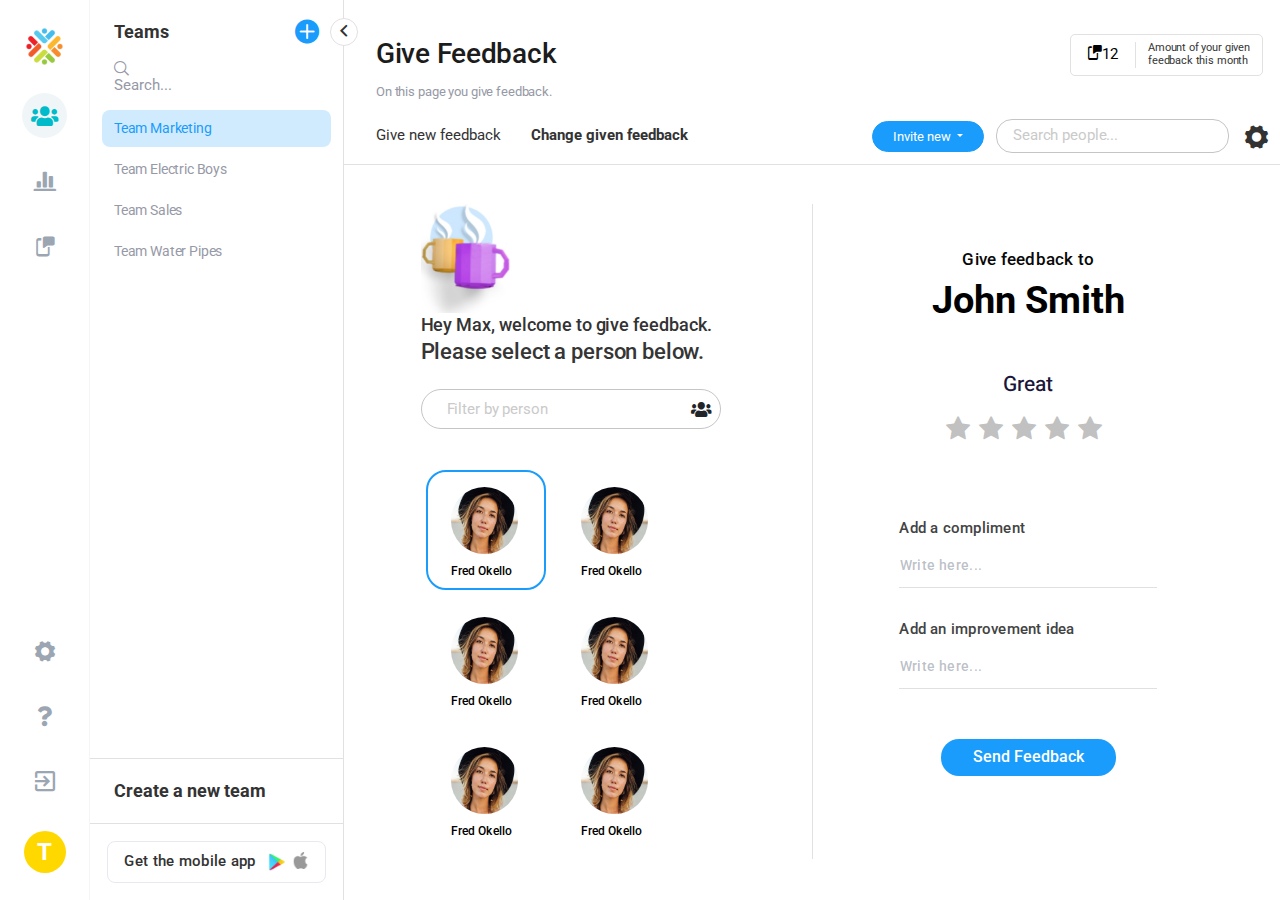
==== commit ae6f2b6b: "give feedback page left header adjustments" ====
--- a/feedback-give/index.html
+++ b/feedback-give/index.html
@@ -174,13 +174,15 @@
             <main class="feedback-give">
                 <div class="feedback-give-select">
                     <div class="feedback-give-select-header">
-                        <img src="../public/img/cupsx1.png" alt="#">
-                        <p class="welcome">Hey <span class="name">
-                            Max</span>, welcome to give feedback.
-                            <span class="welcome-secondary-text">Please select a person below.</span>
-                        </p>
-                        
+                        <div>
+                            <img src="../public/img/cupsx1.png" alt="#">
+                            <p class="welcome">Hey <span class="name">
+                                Max</span>, welcome to give feedback.
+                                <span class="welcome-secondary-text">Please select a person below.</span>
+                            </p>
+                        </div>
                         <div class="input-container">
+                            <i class="icon-c-people"></i>
                             <input type="text" placeholder="Filter by person">
                         </div>
                     </div>
--- a/public/css/style.css
+++ b/public/css/style.css
@@ -987,7 +987,11 @@
   grid-template-columns: 1fr 1fr; }
   .feedback-give-select {
     padding-left: 4rem;
-    padding-right: 1rem; }
+    padding-right: 1rem;
+    padding-top: 2rem; }
+    .feedback-give-select-header img {
+      margin-top: -2rem;
+      margin-right: 1.8rem; }
     .feedback-give-select-header .welcome {
       display: inline-block;
       font-size: 1.8rem;
@@ -1001,20 +1005,30 @@
         line-height: 1.32;
         letter-spacing: -0.15px;
         color: #353535; }
-    .feedback-give-select-header .input-container input {
-      padding-left: 2.5rem;
-      outline: none;
-      width: 30rem;
-      height: 4rem;
-      font-size: 1.5rem;
-      line-height: 1.33;
-      letter-spacing: -0.12px;
-      border-radius: 2rem;
-      border: solid 1px #c5c5c5;
-      background-color: #ffffff;
-      color: #333; }
-      .feedback-give-select-header .input-container input::placeholder {
-        color: #cacaca; }
+    .feedback-give-select-header .input-container {
+      display: inline-block;
+      position: relative;
+      margin-top: 2.3rem; }
+      .feedback-give-select-header .input-container input {
+        padding-left: 2.5rem;
+        outline: none;
+        width: 30rem;
+        height: 4rem;
+        font-size: 1.5rem;
+        line-height: 1.33;
+        letter-spacing: -0.12px;
+        border-radius: 2rem;
+        border: solid 1px #c5c5c5;
+        background-color: #ffffff;
+        color: #333; }
+        .feedback-give-select-header .input-container input::placeholder {
+          color: #cacaca; }
+      .feedback-give-select-header .input-container i {
+        font-size: 1.5rem;
+        position: absolute;
+        top: 50%;
+        right: 0;
+        transform: translate(-50%, -50%); }
     .feedback-give-select-body {
       display: flex;
       flex-wrap: wrap;
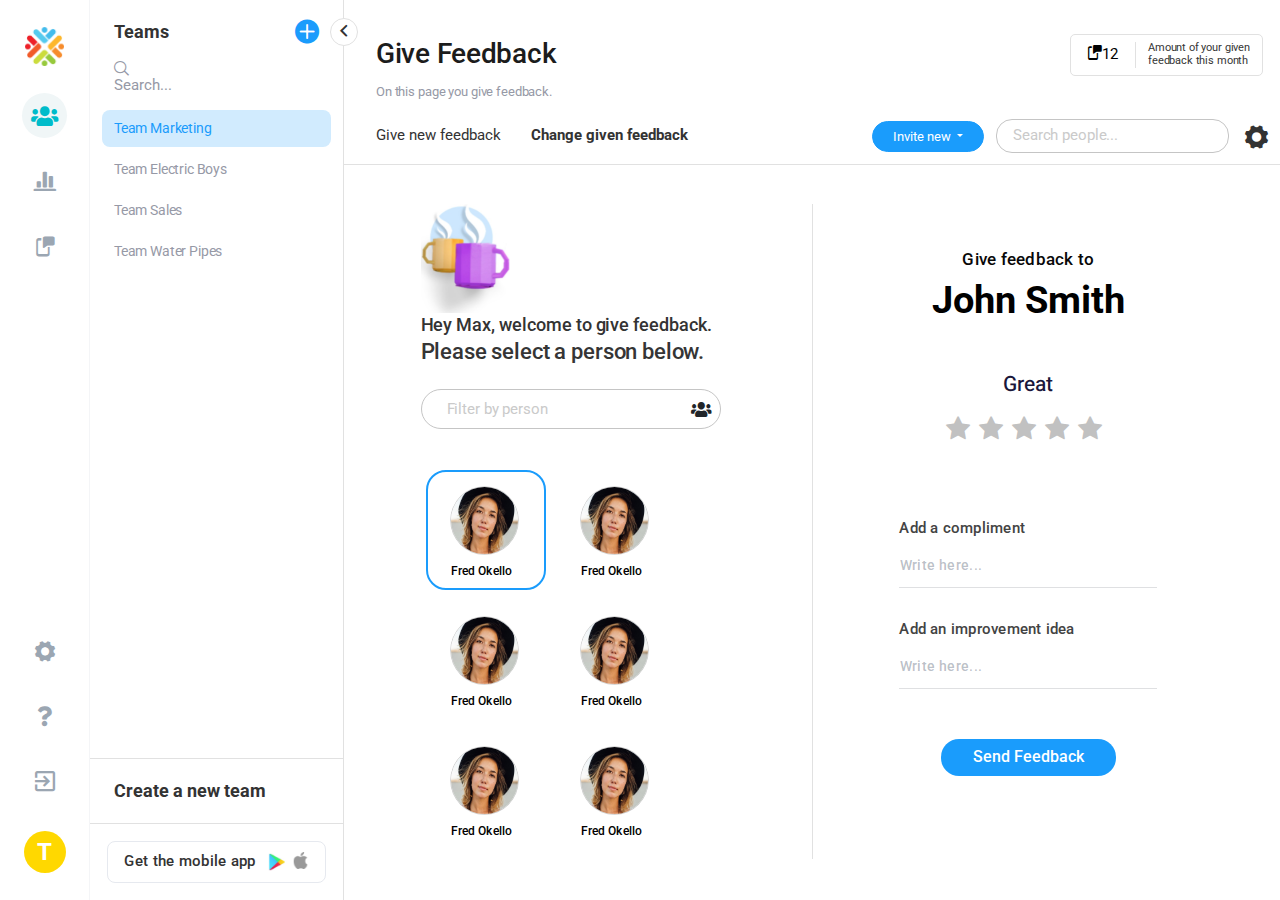
==== commit 7889ed2d: "logo png" ====
--- a/feedback-give/index.html
+++ b/feedback-give/index.html
@@ -24,7 +24,8 @@
                 <ul class="sidebar-main-top">
                     <li class="sidebar-main-item logo">
                         <a href="#" class="sidebar-main-link">
-                            <img src="../public/svg/sidenav-logo.svg" alt="logo">
+                            <!-- <img src="../public/svg/sidenav-logo.svg" alt="logo"> -->
+                            <img src="../public/img/logo-png.png" alt="logo">
                         </a>
                     </li>
                     <li class="sidebar-main-item active">
--- a/public/css/style.css
+++ b/public/css/style.css
@@ -68,6 +68,9 @@
   background-color: #1a9cfc; }
   .btn-custom-primary:hover, .btn-custom-primary:focus {
     color: #fff; }
+  .btn-custom-primary.gray {
+    color: #333;
+    background-color: #f1f1f1; }
 
 .btn-custom-white {
   margin: 0 auto;
@@ -389,6 +392,36 @@
       opacity: 0; }
   .stars label:hover::after, .stars input:checked ~ label::after, .stars label:hover ~ label::after {
     opacity: 1; }
+
+.settings-sidenav {
+  margin-right: 5rem; }
+  .settings-sidenav h2 {
+    margin-bottom: 2.6rem;
+    font-size: 3rem;
+    font-weight: 500;
+    line-height: 1.3;
+    color: #393939; }
+  .settings-sidenav-item {
+    margin-bottom: .5rem;
+    padding: .8rem 1.9rem;
+    display: flex;
+    align-items: center;
+    font-size: 1.7rem;
+    line-height: 1.35;
+    color: #009aff;
+    border-radius: 8px;
+    transition: all .2s ease-in-out; }
+    .settings-sidenav-item i {
+      font-size: 2rem;
+      text-align: center;
+      width: 2.5rem;
+      margin-right: 2rem; }
+    .settings-sidenav-item:hover {
+      color: #fff;
+      background-color: rgba(0, 154, 255, 0.5); }
+    .settings-sidenav-item.active {
+      color: #fff;
+      background-color: #009aff; }
 
 .sidebar {
   position: relative;
@@ -658,6 +691,14 @@
       .header-bottom-icon:hover, .header-bottom-icon:focus {
         color: #333;
         background-color: #f1f1f1; }
+
+.header-settings {
+  border-bottom: none; }
+  .header-settings h1 {
+    display: inline-block; }
+  .header-settings-links {
+    display: inline-block;
+    border-bottom: 1px solid #ccc; }
 
 .teams-main-view {
   position: relative;
@@ -1011,6 +1052,7 @@
       margin-top: 2.3rem; }
       .feedback-give-select-header .input-container input {
         padding-left: 2.5rem;
+        padding-right: 4.5rem;
         outline: none;
         width: 30rem;
         height: 4rem;
@@ -1057,7 +1099,8 @@
           margin-bottom: .8rem;
           width: 6.7rem;
           height: 6.7rem;
-          border-radius: 50%; }
+          border-radius: 50%;
+          box-shadow: 0 0 0 .75px #c9c9c9; }
         .feedback-give-select-body .person-name {
           font-size: 1.2rem;
           font-weight: 500;
@@ -1131,6 +1174,105 @@
         margin-top: 5rem;
         font-size: 1.6rem; }
 
+.team-settings-general {
+  position: relative;
+  padding: 3.9rem 3.65rem;
+  height: calc(100vh - 16.3rem - 4px);
+  display: flex;
+  align-items: baseline; }
+  .team-settings-general .settings-content-links {
+    border-bottom: 1.5px solid #F1F1F1;
+    margin-bottom: 2.5rem; }
+    .team-settings-general .settings-content-links-item {
+      position: relative;
+      display: inline-block;
+      padding: 0  2rem .95rem;
+      font-size: 1.6rem;
+      font-weight: 400;
+      line-height: 1.31;
+      letter-spacing: normal;
+      color: #333; }
+      .team-settings-general .settings-content-links-item.active {
+        font-weight: 500; }
+      .team-settings-general .settings-content-links-item.active::after {
+        position: absolute;
+        bottom: -1.5px;
+        left: 0;
+        display: inline-block;
+        content: "";
+        width: 100%;
+        height: 1.5px;
+        background-color: #009AFF; }
+  .team-settings-general .settings-content h3 {
+    margin-bottom: 2.6rem;
+    padding-left: 1rem;
+    font-size: 2.2rem;
+    font-weight: 500;
+    line-height: 1.32;
+    color: #333; }
+  .team-settings-general .settings-content .input-container {
+    margin-bottom: 3.7rem;
+    padding-left: 1rem; }
+    .team-settings-general .settings-content .input-container label {
+      margin-bottom: .9rem;
+      display: block;
+      font-size: 1.6rem;
+      font-weight: 500;
+      line-height: 1.31;
+      color: #333; }
+    .team-settings-general .settings-content .input-container input {
+      padding: .5rem .9rem;
+      outline: none;
+      width: 31.2rem;
+      font-size: 1.6rem;
+      line-height: 1.31;
+      color: #333333;
+      border-radius: 3px;
+      border: solid 1px #cccccc;
+      background-color: #ffffff; }
+  .team-settings-general .settings-content .btn-custom-primary {
+    margin-top: 1.8rem;
+    margin-left: 1rem;
+    font-size: 1.4rem;
+    padding: .8em 2em; }
+
+.team-settings-members-active {
+  position: relative;
+  padding: 3.9rem 3.65rem;
+  height: calc(100vh - 16.3rem - 4px);
+  display: flex;
+  align-items: baseline; }
+  .team-settings-members-active .settings-content-links {
+    border-bottom: 1.5px solid #F1F1F1;
+    margin-bottom: 2.5rem; }
+    .team-settings-members-active .settings-content-links-item {
+      position: relative;
+      display: inline-block;
+      padding: 0  2rem .95rem;
+      font-size: 1.6rem;
+      font-weight: 400;
+      line-height: 1.31;
+      letter-spacing: normal;
+      color: #333; }
+      .team-settings-members-active .settings-content-links-item.active {
+        font-weight: 500; }
+      .team-settings-members-active .settings-content-links-item.active::after {
+        position: absolute;
+        bottom: -1.5px;
+        left: 0;
+        display: inline-block;
+        content: "";
+        width: 100%;
+        height: 1.5px;
+        background-color: #009AFF; }
+  .team-settings-members-active .settings-content h3 {
+    margin-bottom: 2.6rem;
+    padding-left: 1rem;
+    font-size: 2.2rem;
+    font-weight: 500;
+    line-height: 1.32;
+    color: #333; }
+
 @media (max-width: 1024px) {
   body,
   html {
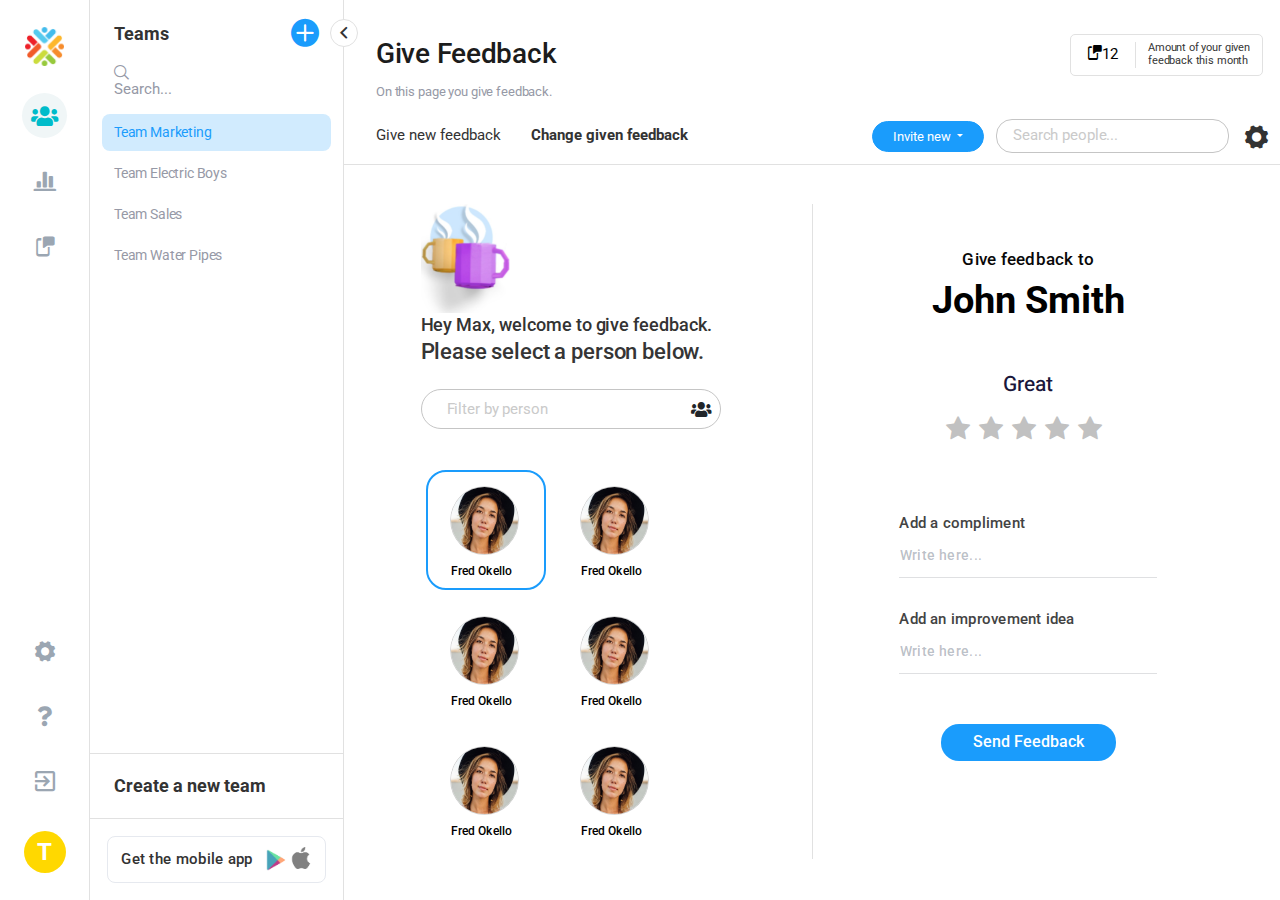
==== commit 1d99d6b7: "font weight check, google & apple icons better quality" ====
--- a/feedback-give/index.html
+++ b/feedback-give/index.html
@@ -99,8 +99,8 @@
                     <a href="#" class="sidebar-menu-footer-create-new">Create a new team</a>
                     <a href="#" class="btn-custom-white">
                         Get the mobile app
-                        <img src="../public/img/play.png" alt="google play store icon" class="play-icon">
-                        <img src="../public/img/apple.png" alt="apple store icon" class="apple-icon">
+                        <img src="../public/img/play-big.png" alt="google play store icon" class="play-icon">
+                        <img src="../public/img/apple-big.png" alt="apple store icon" class="apple-icon">
                     </a>
                 </div>
             </div>
--- a/public/css/style.css
+++ b/public/css/style.css
@@ -38,7 +38,8 @@
 h5,
 h6,
 p,
-ul {
+ul,
+label {
   margin: 0;
   padding: 0; }
 
@@ -394,7 +395,7 @@
     opacity: 1; }
 
 .settings-sidenav {
-  margin-right: 5rem; }
+  margin-right: 6rem; }
   .settings-sidenav h2 {
     margin-bottom: 2.6rem;
     font-size: 3rem;
@@ -410,7 +411,8 @@
     line-height: 1.35;
     color: #009aff;
     border-radius: 8px;
-    transition: all .2s ease-in-out; }
+    transition: all .2s ease-in-out;
+    white-space: nowrap; }
     .settings-sidenav-item i {
       font-size: 2rem;
       text-align: center;
@@ -422,6 +424,41 @@
     .settings-sidenav-item.active {
       color: #fff;
       background-color: #009aff; }
+
+.sign-up-header {
+  padding: 1.5rem 1.3rem;
+  padding-right: 2.8rem;
+  display: flex;
+  justify-content: space-between;
+  align-items: center; }
+  .sign-up-header-info {
+    display: flex;
+    align-items: center; }
+    .sign-up-header-info img {
+      margin-right: 1rem;
+      width: 5rem;
+      height: 5rem; }
+    .sign-up-header-info h2 {
+      display: inline-block;
+      font-size: 1.25rem;
+      font-weight: 700;
+      letter-spacing: -0.13px;
+      color: #1d1c39; }
+      .sign-up-header-info h2 span {
+        display: block;
+        font-size: 2.5rem;
+        font-weight: 700;
+        letter-spacing: -0.88px;
+        color: #15142e; }
+  .sign-up-header .btn-custom-primary {
+    align-self: flex-end;
+    font-family: 'Heebo', sans-serif;
+    font-size: 1.55rem;
+    font-weight: 500;
+    line-height: 1.48;
+    color: #ffffff;
+    border-radius: 4px;
+    background-color: #0093ff; }
 
 .sidebar {
   position: relative;
@@ -435,7 +472,7 @@
     flex-direction: column;
     justify-content: space-between;
     align-items: center;
-    border-right: 1.5px solid #f4f5f7;
+    border-right: 1px solid #e1e1e1;
     background-color: #fff;
     z-index: 200; }
     .sidebar-main-top, .sidebar-main-bottom {
@@ -491,7 +528,7 @@
         line-height: 1.33;
         color: #333333; }
       .sidebar-menu-header i {
-        font-size: 2.4rem;
+        font-size: 2.790rem;
         color: #1a9cfc; }
     .sidebar-menu .input-container {
       padding: 0 2.4rem; }
@@ -515,6 +552,7 @@
         padding: 0.2rem 0;
         width: 100%; }
         .sidebar-menu-list-item-link {
+          font-weight: 400;
           display: inline-block;
           padding: 0.9rem 1.2rem;
           width: 100%;
@@ -550,6 +588,9 @@
           height: 1.7rem;
           margin-bottom: 0.3rem;
           margin-left: 0.3rem; }
+        .sidebar-menu-footer .btn-custom-white .play-icon, .sidebar-menu-footer .btn-custom-white .apple-icon {
+          width: 2.2rem;
+          height: 2.2rem; }
   .sidebar-menu-toggle {
     transform: rotateZ(0);
     display: flex;
@@ -558,7 +599,7 @@
     width: 2.8rem;
     height: 2.8rem;
     position: absolute;
-    top: 4.55rem;
+    top: 4.7rem;
     right: 0;
     transform: translate(50%, -100%);
     border: solid 1px #e1e1e1;
@@ -626,6 +667,7 @@
     margin-top: 0.7rem;
     font-size: 1.3rem;
     line-height: 1.38;
+    font-weight: 400;
     letter-spacing: -0.13px;
     color: #9699a6; }
   .header-bottom {
@@ -701,7 +743,6 @@
     border-bottom: 1px solid #ccc; }
 
 .teams-main-view {
-  position: relative;
   padding: 3.2rem;
   height: calc(100vh - 16.3rem - 4px);
   display: grid;
@@ -716,26 +757,16 @@
     border-left: 1px solid #e1e1e1;
     border-right: 1px solid #e1e1e1; }
   .teams-main-view .card-3 {
-    padding-left: 1.2rem;
     grid-area: card-3; }
     .teams-main-view .card-3 .graph-card-body {
       padding-right: 1.8rem; }
-    @media (max-width: 1439px) {
-      .teams-main-view .card-3 .graph-card:first-of-type + .bar + .bar + .bar + .bar, .teams-main-view .card-3 .graph-card:first-of-type + .bar + .bar + .bar + .bar + .bar {
-        display: none; } }
     @media (max-width: 1720px) {
-      .teams-main-view .card-3 .graph-card:first-of-type + .bar + .bar, .teams-main-view .card-3 .graph-card:first-of-type + .bar + .bar + .bar {
-        display: none; } }
-    @media (max-width: 1900px) {
-      .teams-main-view .card-3 .graph-card:first-of-type, .teams-main-view .card-3 .graph-card:first-of-type + .bar {
-        display: none; } }
+      .teams-main-view .card-3 .graph-card:first-child + .bar {
+        background-color: red !important; } }
   .teams-main-view .card-4 {
     grid-area: card-4;
     border-top: 1px solid #e1e1e1;
     overflow-y: auto; }
-  .teams-main-view .card-5 {
-    grid-area: card-5;
-    border-top: 1px solid #e1e1e1; }
   .teams-main-view .graph-card {
     padding: 2.7rem;
     padding-top: 1.8rem; }
@@ -756,6 +787,15 @@
       padding: 2.2rem 1.7rem;
       padding-right: 2.8rem;
       height: calc(100% - 4.6rem); }
+      @media (max-width: 1439px) {
+        .teams-main-view .graph-card-body .bar:first-of-type + .bar + .bar + .bar + .bar, .teams-main-view .graph-card-body .bar:first-of-type + .bar + .bar + .bar + .bar + .bar {
+          display: none; } }
+      @media (max-width: 1720px) {
+        .teams-main-view .graph-card-body .bar:first-of-type + .bar + .bar, .teams-main-view .graph-card-body .bar:first-of-type + .bar + .bar + .bar {
+          display: none; } }
+      @media (max-width: 1900px) {
+        .teams-main-view .graph-card-body .bar:first-of-type, .teams-main-view .graph-card-body .bar:first-of-type + .bar {
+          display: none; } }
 
 .teams-people-view {
   position: relative;
@@ -804,8 +844,8 @@
     flex: 0.56 !important; }
   .teams-people-view .panel-body .table-header-fixed-col-1 img {
     margin-right: 1.5rem;
-    width: 4.5rem;
-    height: 4.5rem;
+    width: 4rem;
+    height: 4rem;
     border-radius: 50%; }
   .teams-people-view .panel-body .table-header-fixed-col-1 .name {
     font-size: 1.55rem;
@@ -814,6 +854,7 @@
     letter-spacing: -0.16px;
     color: #293446; }
     .teams-people-view .panel-body .table-header-fixed-col-1 .name span {
+      margin-top: .1rem;
       display: block;
       font-size: 1.2rem;
       font-weight: 500;
@@ -1181,8 +1222,10 @@
   display: flex;
   align-items: baseline; }
   .team-settings-general .settings-content-links {
+    display: inline-block;
     border-bottom: 1.5px solid #F1F1F1;
-    margin-bottom: 2.5rem; }
+    margin-bottom: 2.5rem;
+    margin-left: -1rem; }
     .team-settings-general .settings-content-links-item {
       position: relative;
       display: inline-block;
@@ -1205,14 +1248,12 @@
         background-color: #009AFF; }
   .team-settings-general .settings-content h3 {
     margin-bottom: 2.6rem;
-    padding-left: 1rem;
     font-size: 2.2rem;
     font-weight: 500;
     line-height: 1.32;
     color: #333; }
   .team-settings-general .settings-content .input-container {
-    margin-bottom: 3.7rem;
-    padding-left: 1rem; }
+    margin-bottom: 3.7rem; }
     .team-settings-general .settings-content .input-container label {
       margin-bottom: .9rem;
       display: block;
@@ -1232,7 +1273,6 @@
       background-color: #ffffff; }
   .team-settings-general .settings-content .btn-custom-primary {
     margin-top: 1.8rem;
-    margin-left: 1rem;
     font-size: 1.4rem;
     padding: .8em 2em; }
 
@@ -1242,36 +1282,278 @@
   height: calc(100vh - 16.3rem - 4px);
   display: flex;
   align-items: baseline; }
-  .team-settings-members-active .settings-content-links {
-    border-bottom: 1.5px solid #F1F1F1;
-    margin-bottom: 2.5rem; }
-    .team-settings-members-active .settings-content-links-item {
-      position: relative;
+  .team-settings-members-active .settings-content {
+    width: 100%; }
+    .team-settings-members-active .settings-content-links {
       display: inline-block;
-      padding: 0  2rem .95rem;
-      font-size: 1.6rem;
-      font-weight: 400;
-      line-height: 1.31;
-      letter-spacing: normal;
+      margin-left: -1rem;
+      border-bottom: 1.5px solid #F1F1F1;
+      margin-bottom: 2.5rem; }
+      .team-settings-members-active .settings-content-links-item {
+        position: relative;
+        display: inline-block;
+        padding: 0  2rem .95rem;
+        font-size: 1.6rem;
+        font-weight: 400;
+        line-height: 1.31;
+        letter-spacing: normal;
+        color: #333; }
+        .team-settings-members-active .settings-content-links-item.active {
+          font-weight: 500; }
+        .team-settings-members-active .settings-content-links-item.active::after {
+          position: absolute;
+          bottom: -1.5px;
+          left: 0;
+          display: inline-block;
+          content: "";
+          width: 100%;
+          height: 1.5px;
+          background-color: #009AFF; }
+    .team-settings-members-active .settings-content h3 {
+      font-size: 2.2rem;
+      font-weight: 500;
+      line-height: 1.32;
       color: #333; }
-      .team-settings-members-active .settings-content-links-item.active {
-        font-weight: 500; }
-      .team-settings-members-active .settings-content-links-item.active::after {
-        position: absolute;
-        bottom: -1.5px;
-        left: 0;
+    .team-settings-members-active .settings-content .subheader-list {
+      display: flex;
+      justify-content: flex-end; }
+      .team-settings-members-active .settings-content .subheader-list-item {
+        margin-left: 1.5rem;
+        font-size: 1.5rem;
+        line-height: 1.33;
+        color: #1f76c2; }
+    .team-settings-members-active .settings-content .subheader-inputs {
+      margin-top: 4rem;
+      display: flex;
+      justify-content: space-between;
+      align-items: center; }
+      .team-settings-members-active .settings-content .subheader-inputs .input-container {
+        position: relative; }
+        .team-settings-members-active .settings-content .subheader-inputs .input-container input {
+          padding: .5rem 1.2rem;
+          outline: none;
+          width: 28rem;
+          font-size: 1.5rem;
+          line-height: 1.33;
+          color: #333;
+          border-radius: 15px;
+          border: solid 1px #c4c4c4; }
+          .team-settings-members-active .settings-content .subheader-inputs .input-container input::placeholder {
+            color: #a9a9a9; }
+        .team-settings-members-active .settings-content .subheader-inputs .input-container i {
+          position: absolute;
+          top: 50%;
+          right: 0;
+          transform: translate(-70%, -50%);
+          font-size: 1.5rem;
+          color: #a9a9a9; }
+      .team-settings-members-active .settings-content .subheader-inputs .btn-custom-primary {
+        font-size: 1.4rem;
+        padding: .6rem 2rem; }
+    .team-settings-members-active .settings-content .panel {
+      margin-top: 2.6rem; }
+      .team-settings-members-active .settings-content .panel-body {
+        border-radius: 10px;
+        border: solid 1px #e6e9ef; }
+        .team-settings-members-active .settings-content .panel-body .table-header-fixed thead {
+          border-top-left-radius: 9px;
+          border-top-right-radius: 9px;
+          background-color: #f3f4f7; }
+          .team-settings-members-active .settings-content .panel-body .table-header-fixed thead th {
+            padding: 1.8rem 0;
+            font-size: 1.6rem;
+            font-weight: 700;
+            line-height: 1.31;
+            color: #333333; }
+            .team-settings-members-active .settings-content .panel-body .table-header-fixed thead th i {
+              margin-left: 0.6rem;
+              transform: rotateZ(-90deg); }
+        .team-settings-members-active .settings-content .panel-body .table-header-fixed tbody {
+          max-height: calc(100vh - 11rem - 16rem - 8rem); }
+        .team-settings-members-active .settings-content .panel-body .table-header-fixed tr {
+          padding: 0 1.7rem; }
+        .team-settings-members-active .settings-content .panel-body .table-header-fixed tbody tr {
+          padding-top: 2rem;
+          padding-bottom: 2rem; }
+          .team-settings-members-active .settings-content .panel-body .table-header-fixed tbody tr:not(:last-of-type) {
+            border-bottom: 1.5px solid #ededf5; }
+        .team-settings-members-active .settings-content .panel-body .table-header-fixed td:first-of-type, .team-settings-members-active .settings-content .panel-body .table-header-fixed th:first-of-type {
+          flex: 1.2 !important; }
+        .team-settings-members-active .settings-content .panel-body .table-header-fixed td:last-of-type, .team-settings-members-active .settings-content .panel-body .table-header-fixed th:last-of-type {
+          flex: 0.3 !important; }
+        .team-settings-members-active .settings-content .panel-body .table-header-fixed-col-1 .initials {
+          margin-right: 1.2rem;
+          display: flex;
+          justify-content: center;
+          align-items: center;
+          width: 3rem;
+          height: 3rem;
+          font-size: 1.5rem;
+          font-weight: 500;
+          line-height: 1.33;
+          color: #fff;
+          border-radius: 50%;
+          background-color: #7850ce; }
+        .team-settings-members-active .settings-content .panel-body .table-header-fixed-col-1 .name a {
+          font-size: 1.5rem;
+          font-weight: 500;
+          line-height: 1.33;
+          color: #009aff; }
+        .team-settings-members-active .settings-content .panel-body .table-header-fixed-col-1 .name span {
+          display: block;
+          font-size: 1.4rem;
+          line-height: 1.36;
+          color: #333333; }
+        .team-settings-members-active .settings-content .panel-body .table-header-fixed-col-2, .team-settings-members-active .settings-content .panel-body .table-header-fixed-col-3 {
+          font-size: 1.4rem;
+          line-height: 1.36;
+          color: #333; }
+        .team-settings-members-active .settings-content .panel-body .table-header-fixed-col-4 {
+          font-size: 1.3rem;
+          font-weight: 500;
+          line-height: 1.38;
+          color: #009aff; }
+          .team-settings-members-active .settings-content .panel-body .table-header-fixed-col-4 i {
+            font-size: 1.4rem;
+            padding-right: .5rem; }
+
+.feedback-settings-collegial {
+  position: relative;
+  padding: 3.9rem 3.65rem;
+  height: calc(100vh - 16.3rem - 4px);
+  display: flex;
+  align-items: baseline; }
+  .feedback-settings-collegial .settings-content {
+    width: 100%; }
+    .feedback-settings-collegial .settings-content-links {
+      display: inline-block;
+      margin-left: -1rem;
+      border-bottom: 1.5px solid #F1F1F1;
+      margin-bottom: 2.5rem; }
+      .feedback-settings-collegial .settings-content-links-item {
+        position: relative;
         display: inline-block;
-        content: "";
+        padding: 0  2rem .95rem;
+        font-size: 1.6rem;
+        font-weight: 400;
+        line-height: 1.31;
+        letter-spacing: normal;
+        color: #333; }
+        .feedback-settings-collegial .settings-content-links-item.active {
+          font-weight: 500; }
+        .feedback-settings-collegial .settings-content-links-item.active::after {
+          position: absolute;
+          bottom: -1.5px;
+          left: 0;
+          display: inline-block;
+          content: "";
+          width: 100%;
+          height: 1.5px;
+          background-color: #009AFF; }
+    .feedback-settings-collegial .settings-content h3 {
+      margin-bottom: 2.6rem;
+      font-size: 2.2rem;
+      font-weight: 500;
+      line-height: 1.32;
+      color: #333; }
+    .feedback-settings-collegial .settings-content .settings-list-wrapper {
+      display: grid;
+      align-items: baseline;
+      grid-template-columns: auto 1fr;
+      grid-gap: 0 .5rem; }
+      .feedback-settings-collegial .settings-content .settings-list-wrapper span {
+        margin-top: -.2rem;
+        align-self: flex-start;
+        margin-right: 1rem;
+        display: inline-flex;
+        justify-content: center;
+        align-items: center;
+        min-width: 2.4rem;
+        min-height: 2.4rem;
+        font-size: 1.4rem;
+        font-weight: 500;
+        line-height: 1.36;
+        color: #00a1e6;
+        border: 1.8px solid #00a1e6;
+        border-radius: 50%;
+        border-radius: 12px; }
+        .feedback-settings-collegial .settings-content .settings-list-wrapper span:nth-of-type(even) {
+          margin: 0;
+          margin-top: -.2rem; }
+    .feedback-settings-collegial .settings-content .settings-list {
+      margin-bottom: 3rem; }
+      .feedback-settings-collegial .settings-content .settings-list-item {
+        display: flex;
+        align-items: center; }
+        .feedback-settings-collegial .settings-content .settings-list-item-title {
+          font-size: 1.4rem;
+          font-weight: 500;
+          line-height: 1.36;
+          color: #333; }
+        .feedback-settings-collegial .settings-content .settings-list-item input, .feedback-settings-collegial .settings-content .settings-list-item label {
+          cursor: pointer; }
+        .feedback-settings-collegial .settings-content .settings-list-item label {
+          font-size: 1.55rem;
+          color: #333; }
+        .feedback-settings-collegial .settings-content .settings-list-item:not(:first-of-type) {
+          margin-top: 1rem; }
+
+.sign-up-01 {
+  margin-top: 6rem;
+  display: flex;
+  align-items: center;
+  flex-direction: column;
+  padding: 0 2rem; }
+  .sign-up-01 h1 {
+    margin-bottom: 1.5rem;
+    font-size: 4rem;
+    font-weight: 500;
+    line-height: 1.33;
+    letter-spacing: normal;
+    color: #000; }
+    .sign-up-01 h1 .back {
+      position: absolute;
+      top: 14.5rem;
+      left: 20%;
+      color: #000; }
+  .sign-up-01 .small-text {
+    margin-bottom: 6rem;
+    font-size: 2rem;
+    line-height: 1.3;
+    color: #20364a; }
+  .sign-up-01 .input-group-custom {
+    max-width: 48.6rem;
+    margin-bottom: 2.5rem;
+    width: 100%; }
+    .sign-up-01 .input-group-custom label {
+      font-size: 1.2rem;
+      font-weight: 500;
+      line-height: 1.33;
+      color: #919191; }
+    .sign-up-01 .input-group-custom .input-container {
+      width: 100%; }
+      .sign-up-01 .input-group-custom .input-container input {
         width: 100%;
-        height: 1.5px;
-        background-color: #009AFF; }
-  .team-settings-members-active .settings-content h3 {
-    margin-bottom: 2.6rem;
-    padding-left: 1rem;
-    font-size: 2.2rem;
-    font-weight: 500;
-    line-height: 1.32;
-    color: #333; }
+        padding-top: .5rem;
+        padding-bottom: 1.3rem;
+        font-size: 1.55rem;
+        font-weight: 500;
+        line-height: 1.29;
+        color: #142840;
+        border: 0;
+        border-bottom: 1px solid #E0DFE4;
+        outline: 0; }
+        .sign-up-01 .input-group-custom .input-container input::placeholder {
+          font-weight: 400;
+          color: #c9c9c9; }
+  .sign-up-01 .btn-custom-primary {
+    margin-top: 4.8rem;
+    font-weight: 400;
+    font-size: 1.85rem;
+    border-radius: 11px;
+    background-color: #0053df;
+    padding-top: .8em;
+    padding-bottom: .8em; }
 
 @media (max-width: 1024px) {
   body,
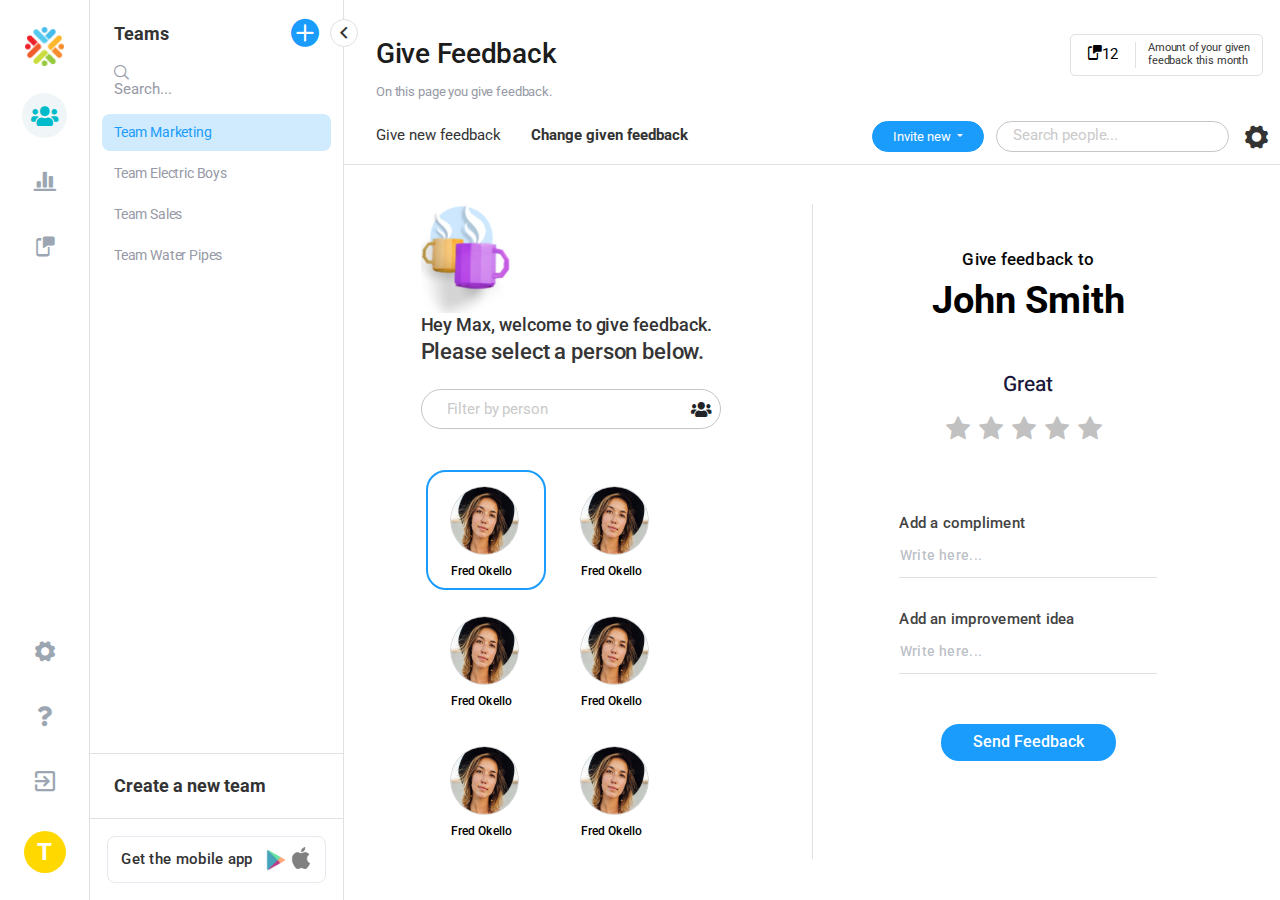
==== commit c2ac1655: "sign up pages added" ====
--- a/feedback-give/index.html
+++ b/feedback-give/index.html
@@ -58,7 +58,7 @@
                         </a>
                     </li>
                     <li class="sidebar-main-item">
-                        <a href="#" class="sidebar-main-link sidebar-main-link-icon">
+                        <a href="../sign-in/index.html" class="sidebar-main-link sidebar-main-link-icon">
                             <i class="icon-c-exit"></i>
                         </a>
                     </li>
--- a/public/css/style.css
+++ b/public/css/style.css
@@ -72,6 +72,11 @@
   .btn-custom-primary.gray {
     color: #333;
     background-color: #f1f1f1; }
+  .btn-custom-primary.outline {
+    color: #0053df;
+    background-color: #fff;
+    border-radius: 11px;
+    border: solid 2px #0053df; }
 
 .btn-custom-white {
   margin: 0 auto;
@@ -702,7 +707,7 @@
       font-size: 1.2rem; }
     .header-bottom .input {
       margin-right: 0.5rem;
-      padding: 0.6rem 1.6rem;
+      padding: 0.45rem 1.6rem;
       outline: none;
       font-family: Roboto;
       font-weight: 400;
@@ -817,7 +822,7 @@
     letter-spacing: -0.12px;
     color: #363f4e; }
     .teams-people-view .subheader span {
-      margin-left: 0.9rem; }
+      margin-left: 0.3rem; }
   .teams-people-view .panel-body .table-header-fixed thead {
     border-radius: 9px;
     background-color: #f9fafc; }
@@ -837,7 +842,7 @@
   .teams-people-view .panel-body .table-header-fixed tbody tr {
     padding-top: 2rem;
     padding-bottom: 2rem;
-    border-bottom: 1.5px solid #ededf5; }
+    border-bottom: 1px solid #ededf5; }
   .teams-people-view .panel-body .table-header-fixed td:last-of-type, .teams-people-view .panel-body .table-header-fixed th:last-of-type {
     flex: 0.3 !important; }
   .teams-people-view .panel-body .table-header-fixed td:nth-last-of-type(3), .teams-people-view .panel-body .table-header-fixed td:nth-last-of-type(4), .teams-people-view .panel-body .table-header-fixed th:nth-last-of-type(3), .teams-people-view .panel-body .table-header-fixed th:nth-last-of-type(4) {
@@ -1408,6 +1413,9 @@
           font-size: 1.4rem;
           line-height: 1.36;
           color: #333; }
+        @media (max-width: 1199px) {
+          .team-settings-members-active .settings-content .panel-body .table-header-fixed-col-3, .team-settings-members-active .settings-content .panel-body .table-header-fixed th:nth-of-type(3) {
+            display: none; } }
         .team-settings-members-active .settings-content .panel-body .table-header-fixed-col-4 {
           font-size: 1.3rem;
           font-weight: 500;
@@ -1416,6 +1424,9 @@
           .team-settings-members-active .settings-content .panel-body .table-header-fixed-col-4 i {
             font-size: 1.4rem;
             padding-right: .5rem; }
+          @media (max-width: 991px) {
+            .team-settings-members-active .settings-content .panel-body .table-header-fixed-col-4 span {
+              display: none; } }
 
 .feedback-settings-collegial {
   position: relative;
@@ -1534,7 +1545,7 @@
       width: 100%; }
       .sign-up-01 .input-group-custom .input-container input {
         width: 100%;
-        padding-top: .5rem;
+        padding-top: .8rem;
         padding-bottom: 1.3rem;
         font-size: 1.55rem;
         font-weight: 500;
@@ -1555,6 +1566,418 @@
     padding-top: .8em;
     padding-bottom: .8em; }
 
+.sign-up-02 {
+  margin-top: 6rem;
+  display: flex;
+  align-items: center;
+  flex-direction: column;
+  padding: 0 2rem; }
+  .sign-up-02 h1 {
+    margin-bottom: 1.5rem;
+    font-size: 4rem;
+    font-weight: 500;
+    line-height: 1.33;
+    letter-spacing: normal;
+    color: #000; }
+    .sign-up-02 h1 .back {
+      position: absolute;
+      top: 14.5rem;
+      left: 20%;
+      color: #000; }
+  .sign-up-02 .small-text {
+    margin-bottom: 2rem;
+    font-size: 2rem;
+    line-height: 1.3;
+    color: #20364a; }
+  .sign-up-02 img {
+    max-width: 60.3rem; }
+  .sign-up-02 .input-group-custom .single-num-input {
+    width: 4.2rem;
+    font-size: 4.5rem;
+    font-weight: 700;
+    line-height: 1.33;
+    color: #1161fb;
+    text-align: center;
+    outline: 0;
+    border: 0;
+    border-bottom: 2.62px solid #c1c0c8; }
+    .sign-up-02 .input-group-custom .single-num-input:not(:last-of-type) {
+      margin-right: 4rem; }
+    .sign-up-02 .input-group-custom .single-num-input:not(:placeholder-shown) {
+      border-color: #1161FB; }
+  .sign-up-02 .btn-custom-primary {
+    margin-top: 4.8rem;
+    font-weight: 400;
+    font-size: 1.85rem;
+    border-radius: 11px;
+    padding-top: .8em;
+    padding-bottom: .8em; }
+
+.sign-up-03 {
+  margin-top: 6rem;
+  display: flex;
+  align-items: center;
+  flex-direction: column;
+  padding: 0 2rem; }
+  .sign-up-03 h1 {
+    margin-bottom: 1.5rem;
+    font-size: 4rem;
+    font-weight: 500;
+    line-height: 1.33;
+    letter-spacing: normal;
+    color: #000; }
+    .sign-up-03 h1 .back {
+      position: absolute;
+      top: 14.5rem;
+      left: 20%;
+      color: #000; }
+    .sign-up-03 h1 span {
+      font-weight: 400; }
+  .sign-up-03 .small-text {
+    margin-bottom: 10rem;
+    font-size: 2rem;
+    line-height: 1.3;
+    color: #20364a; }
+  .sign-up-03 img {
+    max-width: 60.3rem; }
+  .sign-up-03 .team-card {
+    padding: 2rem;
+    display: flex;
+    width: 100%;
+    max-width: 51rem;
+    align-items: center;
+    box-shadow: 0 3px 6px 0 rgba(0, 0, 0, 0.16);
+    border: solid 1px #dddddd; }
+    .sign-up-03 .team-card .team-initials {
+      margin-right: 1.9rem;
+      display: flex;
+      justify-content: center;
+      align-items: center;
+      width: 4.1rem;
+      height: 4.1rem;
+      font-family: 'Heebo', sans-serif;
+      font-size: 2.3rem;
+      font-weight: 500;
+      line-height: 1.09;
+      letter-spacing: -0.12px;
+      color: #FFF;
+      border-radius: 4px;
+      background-color: rgba(255, 10, 0, 0.64); }
+    .sign-up-03 .team-card .team-name {
+      font-size: 1.8rem;
+      font-weight: 500;
+      line-height: 1.33;
+      color: #000; }
+      .sign-up-03 .team-card .team-name .inviter {
+        display: block;
+        font-size: 1.3rem;
+        font-weight: 500;
+        letter-spacing: 0.2px;
+        color: #5f5f5f; }
+        .sign-up-03 .team-card .team-name .inviter-email {
+          font-weight: 400; }
+    .sign-up-03 .team-card .btn-custom-primary {
+      margin: 0;
+      margin-left: auto;
+      font-size: 1.7rem;
+      font-weight: 400;
+      line-height: 1.41;
+      color: #FFF;
+      border-radius: 4px;
+      padding: .9rem 2.7rem; }
+  .sign-up-03 .btn-custom-primary {
+    margin-top: 10rem;
+    font-weight: 400;
+    font-size: 1.85rem;
+    border-radius: 11px;
+    padding-top: .8em;
+    padding-bottom: .8em; }
+
+.sign-up-04 {
+  margin-top: 6rem;
+  display: flex;
+  align-items: center;
+  flex-direction: column;
+  padding: 0 2rem; }
+  .sign-up-04 h1 {
+    margin-bottom: 1.5rem;
+    font-size: 4rem;
+    font-weight: 500;
+    line-height: 1.33;
+    letter-spacing: normal;
+    color: #000; }
+    .sign-up-04 h1 .back {
+      position: absolute;
+      top: 14.5rem;
+      left: 20%;
+      color: #000; }
+  .sign-up-04 .small-text {
+    margin-bottom: 10rem;
+    font-size: 2rem;
+    line-height: 1.3;
+    color: #20364a; }
+  .sign-up-04 img {
+    max-width: 60.3rem; }
+  .sign-up-04 .team-card {
+    padding: 2rem;
+    display: flex;
+    width: 100%;
+    max-width: 51rem;
+    align-items: center;
+    box-shadow: 0 3px 6px 0 rgba(0, 0, 0, 0.16);
+    border: solid 1px #dddddd; }
+    .sign-up-04 .team-card .team-initials {
+      margin-right: 1.9rem;
+      display: flex;
+      justify-content: center;
+      align-items: center;
+      width: 4.1rem;
+      height: 4.1rem;
+      font-family: 'Heebo', sans-serif;
+      font-size: 2.3rem;
+      font-weight: 500;
+      line-height: 1.09;
+      letter-spacing: -0.12px;
+      color: #FFF;
+      border-radius: 4px;
+      background-color: rgba(255, 10, 0, 0.64); }
+    .sign-up-04 .team-card input {
+      font-size: 1.8rem;
+      font-weight: 500;
+      line-height: 1.33;
+      color: #333;
+      border: 0;
+      outline: 0; }
+      .sign-up-04 .team-card input::placeholder {
+        color: #b2b2b2; }
+  .sign-up-04 .btn-custom-primary {
+    margin-top: 8rem;
+    margin-bottom: 3.5rem;
+    padding: .8em 3.5em;
+    font-weight: 400;
+    font-size: 1.85rem;
+    border-radius: 11px;
+    background-color: #0053df; }
+  .sign-up-04 .bottom-text {
+    font-size: 1.5rem;
+    line-height: 1.33;
+    color: #20364a;
+    text-align: center; }
+    .sign-up-04 .bottom-text a {
+      margin-left: .1rem;
+      color: #2942ff; }
+
+.sign-up-05 {
+  margin-top: 6rem;
+  display: flex;
+  align-items: center;
+  flex-direction: column;
+  padding: 0 2rem; }
+  .sign-up-05 h1 {
+    margin-bottom: 1.5rem;
+    font-size: 4rem;
+    font-weight: 500;
+    line-height: 1.33;
+    letter-spacing: normal;
+    color: #000; }
+    .sign-up-05 h1 .back {
+      position: absolute;
+      top: 14.5rem;
+      left: 20%;
+      color: #000; }
+  .sign-up-05 .small-text {
+    margin-bottom: 5.8rem;
+    font-size: 2rem;
+    line-height: 1.3;
+    color: #20364a; }
+  .sign-up-05 input {
+    padding: 1.4rem 2.1rem;
+    width: 100%;
+    max-width: 51rem;
+    font-size: 1.6rem;
+    font-weight: 500;
+    line-height: 1.5;
+    color: #333;
+    border-radius: 5px;
+    box-shadow: 0 3px 6px 0 rgba(0, 0, 0, 0.08);
+    border: solid 1px #dddddd;
+    outline: 0; }
+    .sign-up-05 input::placeholder {
+      color: #b2b2b2;
+      font-weight: 400; }
+    .sign-up-05 input:not(:last-of-type) {
+      margin-bottom: 1.6rem; }
+  .sign-up-05 .btn-custom-primary {
+    margin-top: 5.8rem;
+    padding: .8em 2em;
+    font-weight: 400;
+    font-size: 1.85rem;
+    border-radius: 11px;
+    background-color: #0053df; }
+
+.sign-up-B01 {
+  margin-top: 6rem;
+  display: flex;
+  align-items: center;
+  flex-direction: column;
+  padding: 0 2rem; }
+  .sign-up-B01 h1 {
+    margin-bottom: 1.5rem;
+    font-size: 4rem;
+    font-weight: 500;
+    line-height: 1.33;
+    letter-spacing: normal;
+    color: #000; }
+    .sign-up-B01 h1 .back {
+      position: absolute;
+      top: 14.5rem;
+      left: 20%;
+      color: #000; }
+  .sign-up-B01 .small-text {
+    margin-bottom: 9.7rem;
+    font-size: 2rem;
+    line-height: 1.3;
+    color: #20364a; }
+  .sign-up-B01 input {
+    padding: 1.4rem 2.1rem;
+    width: 100%;
+    max-width: 51rem;
+    font-size: 1.6rem;
+    font-weight: 500;
+    line-height: 1.5;
+    color: #333;
+    border-radius: 5px;
+    box-shadow: 0 3px 6px 0 rgba(0, 0, 0, 0.08);
+    border: solid 1px #dddddd;
+    outline: 0; }
+    .sign-up-B01 input::placeholder {
+      color: #b2b2b2;
+      font-weight: 400; }
+    .sign-up-B01 input:not(:last-of-type) {
+      margin-bottom: 1.6rem; }
+  .sign-up-B01 .btn-custom-primary {
+    margin-top: 7.6rem;
+    padding: .8em 2em;
+    font-weight: 400;
+    font-size: 1.85rem;
+    border-radius: 11px;
+    background-color: #0053df; }
+
+.sign-up-B02 {
+  margin-top: 6rem;
+  display: flex;
+  align-items: center;
+  flex-direction: column;
+  padding: 0 2rem; }
+  .sign-up-B02 h1 {
+    margin-bottom: 1.5rem;
+    font-size: 4rem;
+    font-weight: 500;
+    line-height: 1.33;
+    letter-spacing: normal;
+    color: #000; }
+    .sign-up-B02 h1 .back {
+      position: absolute;
+      top: 14.5rem;
+      left: 20%;
+      color: #000; }
+  .sign-up-B02 .small-text {
+    margin-bottom: 6rem;
+    font-size: 2rem;
+    line-height: 1.3;
+    color: #20364a; }
+  .sign-up-B02 .input-group-custom {
+    max-width: 48.6rem;
+    margin-bottom: 2.5rem;
+    width: 100%; }
+    .sign-up-B02 .input-group-custom label {
+      font-size: 1.2rem;
+      font-weight: 500;
+      line-height: 1.33;
+      color: #919191; }
+    .sign-up-B02 .input-group-custom .input-container {
+      width: 100%; }
+      .sign-up-B02 .input-group-custom .input-container input {
+        width: 100%;
+        padding-top: .8rem;
+        padding-bottom: 1.3rem;
+        font-size: 1.55rem;
+        font-weight: 500;
+        line-height: 1.29;
+        color: #142840;
+        border: 0;
+        border-bottom: 1px solid #E0DFE4;
+        outline: 0; }
+        .sign-up-B02 .input-group-custom .input-container input::placeholder {
+          font-weight: 400;
+          color: #c9c9c9; }
+  .sign-up-B02 .btn-custom-primary {
+    margin-top: 4.8rem;
+    padding: .8em 3.5em;
+    font-weight: 400;
+    font-size: 1.85rem;
+    border-radius: 11px;
+    background-color: #0053df;
+    padding-top: .8em;
+    padding-bottom: .8em; }
+
+.sign-in {
+  margin-top: 6rem;
+  display: flex;
+  align-items: center;
+  flex-direction: column;
+  padding: 0 2rem; }
+  .sign-in h1 {
+    margin-bottom: 1.5rem;
+    font-size: 4rem;
+    font-weight: 500;
+    line-height: 1.33;
+    letter-spacing: normal;
+    color: #000; }
+    .sign-in h1 .back {
+      position: absolute;
+      top: 14.5rem;
+      left: 20%;
+      color: #000; }
+  .sign-in .small-text {
+    margin-bottom: 6rem;
+    font-size: 2rem;
+    line-height: 1.3;
+    color: #20364a; }
+  .sign-in .input-group-custom {
+    max-width: 48.6rem;
+    margin-bottom: 2.5rem;
+    width: 100%; }
+    .sign-in .input-group-custom label {
+      font-size: 1.2rem;
+      font-weight: 500;
+      line-height: 1.33;
+      color: #919191; }
+    .sign-in .input-group-custom .input-container {
+      width: 100%; }
+      .sign-in .input-group-custom .input-container input {
+        width: 100%;
+        padding-top: .8rem;
+        padding-bottom: 1.3rem;
+        font-size: 1.55rem;
+        font-weight: 500;
+        line-height: 1.29;
+        color: #142840;
+        border: 0;
+        border-bottom: 1px solid #E0DFE4;
+        outline: 0; }
+        .sign-in .input-group-custom .input-container input::placeholder {
+          font-weight: 400;
+          color: #c9c9c9; }
+  .sign-in .btn-custom-primary {
+    margin-top: 4.8rem;
+    font-weight: 400;
+    font-size: 1.85rem;
+    border-radius: 11px;
+    background-color: #0053df;
+    padding-top: .8em;
+    padding-bottom: .8em; }
+
 @media (max-width: 1024px) {
   body,
   html {
